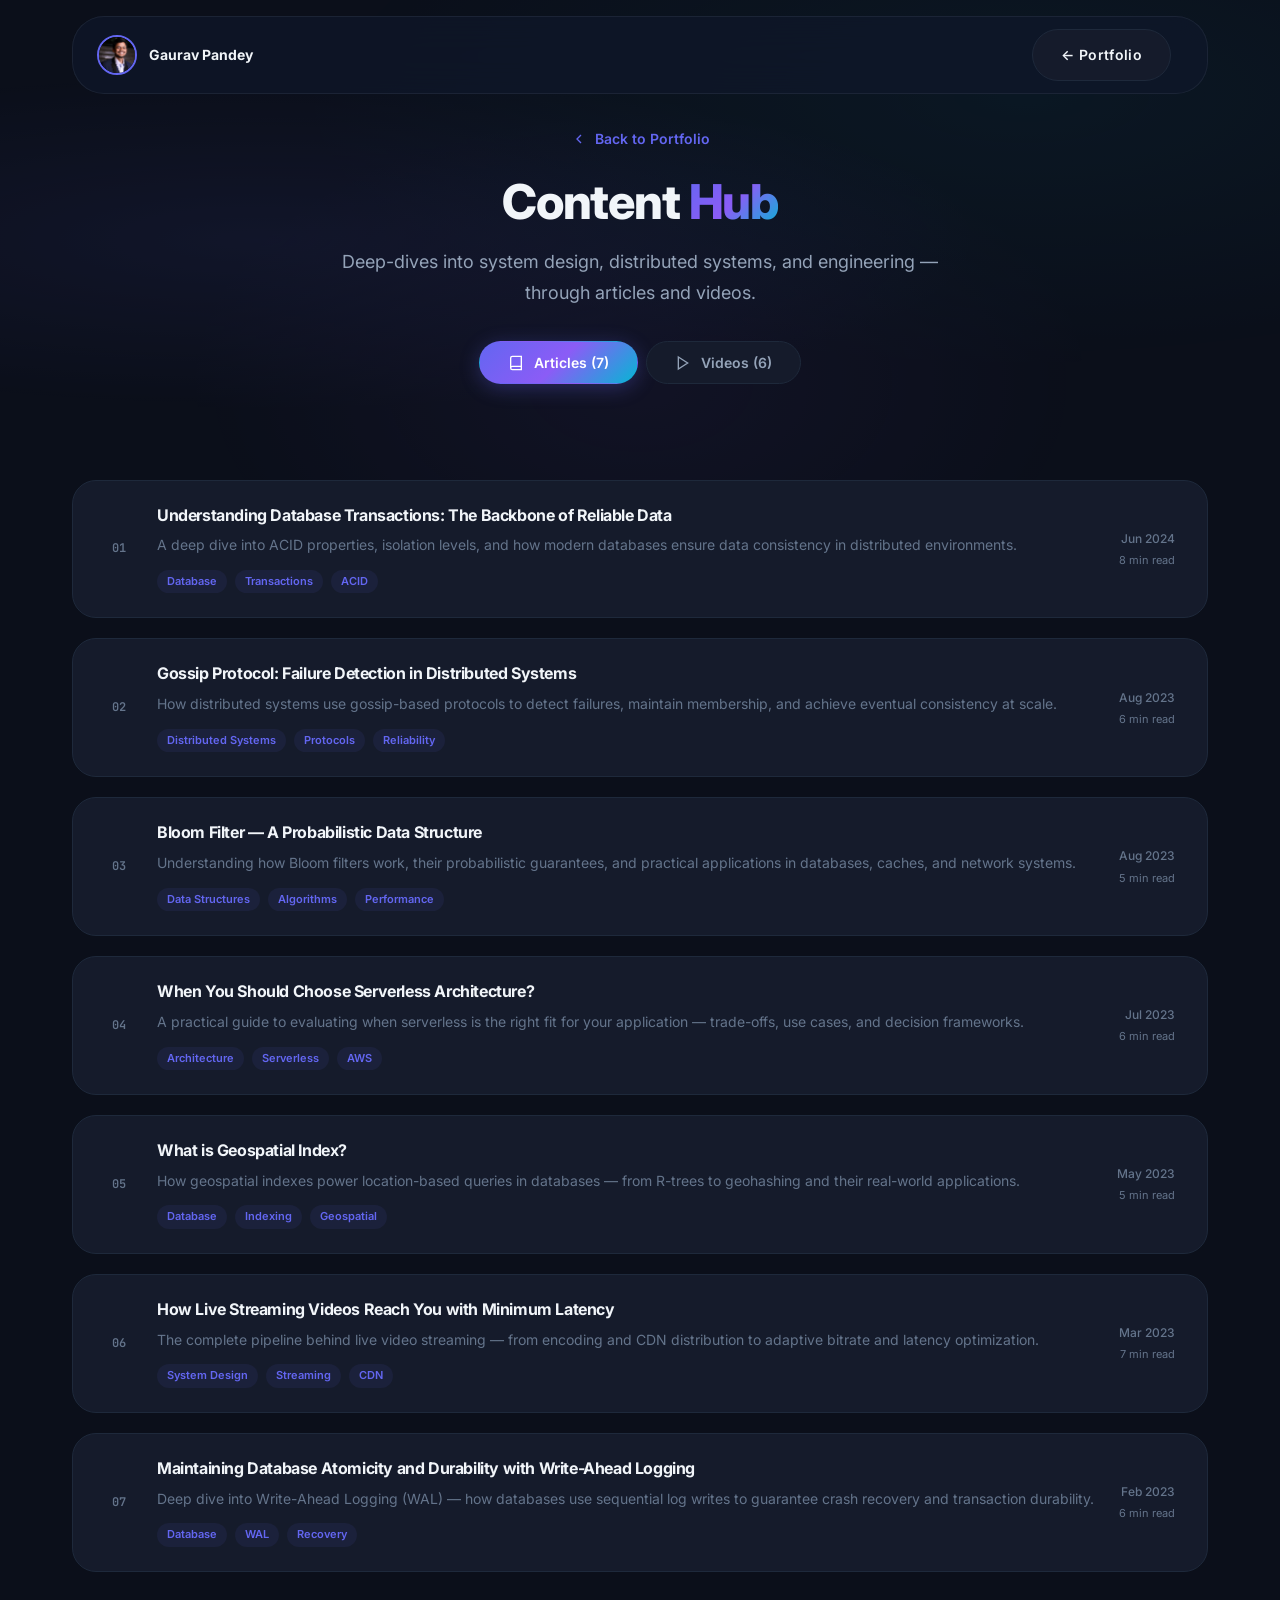
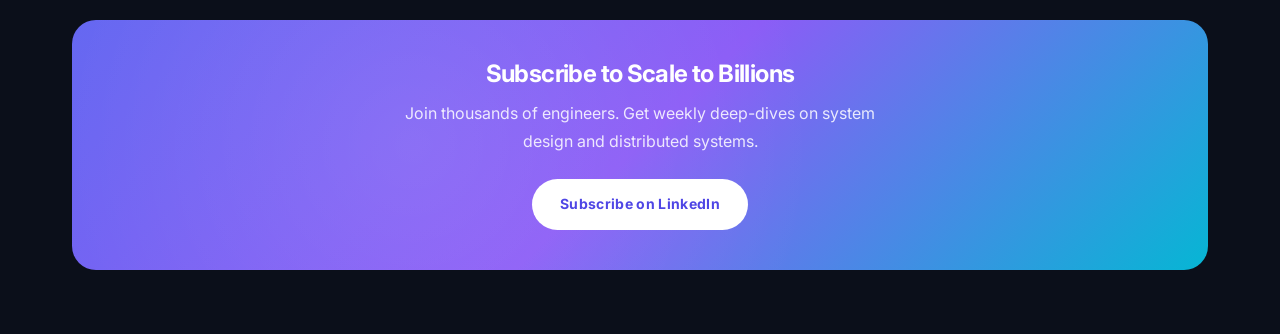
==== content.html @ 115bdc88 "v6.0: Modular portfolio redesign — JSON-driven, dark/light theme, content hub - Rebuilt monolithic i" ====
<!DOCTYPE html>
<html lang="en" data-theme="dark">
<head>
    <meta charset="UTF-8">
    <meta name="viewport" content="width=device-width, initial-scale=1.0">
    <title>Content Hub — Gaurav Pandey | Articles & Videos</title>
    <meta name="description" content="Technical articles and videos on system design, distributed systems, and engineering by Gaurav Pandey.">
    <link rel="preconnect" href="https://fonts.googleapis.com">
    <link rel="preconnect" href="https://fonts.gstatic.com" crossorigin>
    <link href="https://fonts.googleapis.com/css2?family=Inter:wght@300;400;500;600;700;800;900&family=JetBrains+Mono:wght@400;500;600&display=swap" rel="stylesheet">
    <link rel="stylesheet" href="css/variables.css">
    <link rel="stylesheet" href="css/base.css">
    <link rel="stylesheet" href="css/components.css">
    <link rel="stylesheet" href="css/animations.css">
    <link rel="stylesheet" href="css/responsive.css">
    <style>
        /* ── Content Page Specific ── */
        .content-hero {
            padding: calc(var(--navbar-height) + var(--space-12)) var(--space-8) var(--space-12);
            text-align: center;
            position: relative;
            overflow: hidden;
        }
        .content-hero::before {
            content: '';
            position: absolute;
            inset: 0;
            background: var(--gradient-mesh);
            opacity: 0.5;
            pointer-events: none;
        }
        .content-hero * { position: relative; z-index: 1; }
        .content-hero h1 {
            font-size: clamp(var(--text-3xl), 5vw, var(--text-5xl));
            font-weight: 800;
            margin-bottom: var(--space-4);
        }
        .content-hero p {
            font-size: var(--text-lg);
            color: var(--text-secondary);
            max-width: 600px;
            margin: 0 auto var(--space-8);
        }
        .back-link {
            display: inline-flex;
            align-items: center;
            gap: var(--space-2);
            color: var(--brand-primary);
            font-weight: 600;
            font-size: var(--text-sm);
            margin-bottom: var(--space-6);
            transition: all var(--duration-normal) var(--ease-out);
        }
        .back-link:hover { gap: var(--space-3); }
        .back-link svg { width: 16px; height: 16px; }

        /* Tab Navigation */
        .tab-nav {
            display: flex;
            justify-content: center;
            gap: var(--space-2);
            margin-bottom: var(--space-12);
        }
        .tab-btn {
            padding: 12px 28px;
            border-radius: var(--radius-full);
            font-size: var(--text-sm);
            font-weight: 600;
            color: var(--text-secondary);
            background: var(--surface);
            border: 1px solid var(--border-primary);
            cursor: pointer;
            transition: all var(--duration-normal) var(--ease-spring);
        }
        .tab-btn:hover { border-color: var(--brand-primary); color: var(--brand-primary); }
        .tab-btn.active {
            background: var(--gradient-brand);
            color: white;
            border-color: transparent;
            box-shadow: var(--shadow-brand);
        }
        .tab-panel { display: none; }
        .tab-panel.active { display: block; }

        /* Content Container */
        .content-container {
            max-width: var(--max-width);
            margin: 0 auto;
            padding: 0 var(--space-8) var(--space-16);
        }

        /* ── Article Cards ── */
        .article-list { display: grid; gap: var(--space-5); }
        .article-row {
            display: grid;
            grid-template-columns: auto 1fr auto;
            gap: var(--space-6);
            align-items: center;
            padding: var(--space-6) var(--space-8);
            background: var(--surface);
            border: 1px solid var(--border-primary);
            border-radius: var(--radius-xl);
            text-decoration: none;
            color: inherit;
            transition: all var(--duration-normal) var(--ease-out);
        }
        .article-row:hover {
            border-color: rgba(99, 102, 241, 0.3);
            box-shadow: var(--shadow-lg);
            transform: translateX(4px);
        }
        .article-number {
            font-family: var(--font-mono);
            font-size: var(--text-xs);
            color: var(--text-tertiary);
            font-weight: 600;
            width: 28px;
            text-align: center;
        }
        .article-body h3 {
            font-size: var(--text-base);
            font-weight: 700;
            margin-bottom: var(--space-2);
            line-height: 1.3;
        }
        .article-body p {
            font-size: var(--text-sm);
            color: var(--text-tertiary);
            margin-bottom: var(--space-3);
            display: -webkit-box;
            -webkit-line-clamp: 2;
            -webkit-box-orient: vertical;
            overflow: hidden;
        }
        .article-body .article-tags {
            display: flex;
            flex-wrap: wrap;
            gap: var(--space-2);
        }
        .article-body .article-tag {
            font-size: 11px;
            font-weight: 600;
            color: var(--brand-primary);
            background: rgba(99, 102, 241, 0.08);
            padding: 3px 10px;
            border-radius: var(--radius-full);
        }
        .article-meta-right {
            text-align: right;
            white-space: nowrap;
        }
        .article-date {
            font-size: var(--text-xs);
            color: var(--text-tertiary);
            font-weight: 500;
        }
        .article-read {
            font-size: 11px;
            color: var(--text-tertiary);
            margin-top: 4px;
        }
        .article-row .arrow-icon {
            color: var(--text-tertiary);
            transition: all var(--duration-normal) var(--ease-out);
        }
        .article-row:hover .arrow-icon { color: var(--brand-primary); transform: translateX(4px); }

        /* ── Video Grid ── */
        .video-grid {
            display: grid;
            grid-template-columns: repeat(auto-fill, minmax(340px, 1fr));
            gap: var(--space-6);
        }
        .video-card {
            background: var(--surface);
            border: 1px solid var(--border-primary);
            border-radius: var(--radius-xl);
            overflow: hidden;
            transition: all var(--duration-normal) var(--ease-out);
            text-decoration: none;
            color: inherit;
        }
        .video-card:hover {
            border-color: rgba(99, 102, 241, 0.3);
            box-shadow: var(--shadow-xl);
            transform: translateY(-6px);
        }
        .video-thumb {
            position: relative;
            width: 100%;
            aspect-ratio: 16 / 9;
            background: var(--bg-tertiary);
            overflow: hidden;
        }
        .video-thumb img {
            width: 100%;
            height: 100%;
            object-fit: cover;
            transition: transform var(--duration-slow) var(--ease-out);
        }
        .video-card:hover .video-thumb img { transform: scale(1.05); }
        .video-play-btn {
            position: absolute;
            inset: 0;
            display: flex;
            align-items: center;
            justify-content: center;
            background: rgba(0,0,0,0.3);
            opacity: 0;
            transition: opacity var(--duration-normal) var(--ease-out);
        }
        .video-card:hover .video-play-btn { opacity: 1; }
        .play-circle {
            width: 60px;
            height: 60px;
            border-radius: var(--radius-full);
            background: rgba(255,255,255,0.95);
            display: flex;
            align-items: center;
            justify-content: center;
            box-shadow: var(--shadow-lg);
        }
        .play-circle svg { width: 24px; height: 24px; color: #e11d48; margin-left: 3px; }
        .video-info { padding: var(--space-5) var(--space-6); }
        .video-info h3 {
            font-size: var(--text-base);
            font-weight: 700;
            margin-bottom: var(--space-3);
            line-height: 1.3;
        }
        .video-meta {
            display: flex;
            align-items: center;
            gap: var(--space-3);
            font-size: var(--text-xs);
            color: var(--text-tertiary);
        }
        .video-meta .dot {
            width: 3px;
            height: 3px;
            border-radius: 50%;
            background: var(--text-tertiary);
        }
        .video-tags {
            display: flex;
            flex-wrap: wrap;
            gap: var(--space-2);
            margin-top: var(--space-3);
        }
        .video-tag {
            font-size: 11px;
            font-weight: 600;
            color: #e11d48;
            background: rgba(225, 29, 72, 0.08);
            padding: 3px 10px;
            border-radius: var(--radius-full);
        }

        /* CTA Banner */
        .subscribe-banner {
            background: var(--gradient-brand);
            border-radius: var(--radius-xl);
            padding: var(--space-10) var(--space-8);
            text-align: center;
            margin-top: var(--space-12);
            position: relative;
            overflow: hidden;
        }
        .subscribe-banner::before {
            content: '';
            position: absolute;
            inset: 0;
            background: radial-gradient(circle at 30% 50%, rgba(255,255,255,0.1) 0%, transparent 50%);
        }
        .subscribe-banner * { position: relative; z-index: 1; }
        .subscribe-banner h3 { font-size: var(--text-2xl); color: white; margin-bottom: var(--space-3); }
        .subscribe-banner p { color: rgba(255,255,255,0.85); margin-bottom: var(--space-6); max-width: 500px; margin-left: auto; margin-right: auto; }
        .subscribe-actions { display: flex; gap: var(--space-4); justify-content: center; flex-wrap: wrap; }
        .subscribe-actions .btn { background: white; color: var(--brand-primary-dark); font-weight: 700; }
        .subscribe-actions .btn:hover { transform: translateY(-2px); box-shadow: 0 8px 25px rgba(0,0,0,0.2); }
        .subscribe-actions .btn-yt { background: #e11d48; color: white; }
        .subscribe-actions .btn-yt:hover { background: #be123c; }

        /* Nav bar for this page */
        .content-nav {
            position: fixed;
            top: 0;
            left: 0;
            right: 0;
            z-index: 1000;
            padding: var(--space-4) 0;
        }
        .content-nav .navbar-inner {
            max-width: var(--max-width);
            margin: 0 auto;
            padding: 0 var(--space-8);
        }
        .content-nav .navbar-glass {
            background: var(--glass-bg);
            backdrop-filter: var(--glass-blur);
            -webkit-backdrop-filter: var(--glass-blur);
            border: 1px solid var(--glass-border);
            border-radius: var(--radius-2xl);
            padding: var(--space-3) var(--space-6);
            display: flex;
            align-items: center;
            justify-content: space-between;
        }
        .content-nav .navbar-brand {
            display: flex;
            align-items: center;
            gap: var(--space-3);
            text-decoration: none;
            color: var(--text-primary);
        }
        .content-nav .brand-avatar {
            width: 40px;
            height: 40px;
            border-radius: var(--radius-full);
            overflow: hidden;
            border: 2px solid var(--brand-primary);
        }
        .content-nav .brand-avatar img { width: 100%; height: 100%; object-fit: cover; }
        .content-nav .brand-name { font-size: var(--text-sm); font-weight: 700; }
        .content-nav .nav-actions { display: flex; align-items: center; gap: var(--space-3); }

        /* Responsive */
        @media (max-width: 768px) {
            .article-row { grid-template-columns: 1fr; gap: var(--space-3); padding: var(--space-5); }
            .article-number { display: none; }
            .article-meta-right { text-align: left; }
            .video-grid { grid-template-columns: 1fr; }
            .tab-nav { flex-wrap: wrap; }
        }
    </style>
</head>
<body>
    <!-- Nav -->
    <nav class="content-nav">
        <div class="navbar-inner">
            <div class="navbar-glass">
                <a href="index.html" class="navbar-brand">
                    <div class="brand-avatar"><img src="assets/images/profile_pic.jpeg" alt="Gaurav Pandey"></div>
                    <span class="brand-name">Gaurav Pandey</span>
                </a>
                <div class="nav-actions">
                    <a href="index.html" class="btn btn-ghost btn-sm">← Portfolio</a>
                    <button class="theme-toggle" aria-label="Toggle dark mode"><div class="theme-ball"></div></button>
                </div>
            </div>
        </div>
    </nav>

    <!-- Hero -->
    <header class="content-hero">
        <a href="index.html" class="back-link">
            <svg viewBox="0 0 24 24" fill="none" stroke="currentColor" stroke-width="2"><path d="m15 18-6-6 6-6"/></svg>
            Back to Portfolio
        </a>
        <h1 class="hero-entrance hero-entrance-delay-1">Content <span class="text-gradient">Hub</span></h1>
        <p class="hero-entrance hero-entrance-delay-2">Deep-dives into system design, distributed systems, and engineering — through articles and videos.</p>
        <div class="tab-nav hero-entrance hero-entrance-delay-3">
            <button class="tab-btn active" data-tab="articles">
                <svg style="width:16px;height:16px;vertical-align:-3px;margin-right:6px" viewBox="0 0 24 24" fill="none" stroke="currentColor" stroke-width="2"><path d="M4 19.5v-15A2.5 2.5 0 0 1 6.5 2H20v20H6.5a2.5 2.5 0 0 1 0-5H20"/></svg>
                Articles (7)
            </button>
            <button class="tab-btn" data-tab="videos">
                <svg style="width:16px;height:16px;vertical-align:-3px;margin-right:6px" viewBox="0 0 24 24" fill="none" stroke="currentColor" stroke-width="2"><polygon points="5 3 19 12 5 21 5 3"/></svg>
                Videos (6)
            </button>
        </div>
    </header>

    <!-- Content -->
    <main class="content-container">

        <!-- Articles Tab -->
        <div class="tab-panel active" id="tab-articles">
            <div class="article-list" id="articleList"><!-- JS renders --></div>
            <div class="subscribe-banner reveal" id="nlBanner">
                <h3>Subscribe to Scale to Billions</h3>
                <p>Join thousands of engineers. Get weekly deep-dives on system design and distributed systems.</p>
                <div class="subscribe-actions">
                    <a href="https://www.linkedin.com/newsletters/scaletobillions-7048724214635266048/" target="_blank" class="btn">Subscribe on LinkedIn</a>
                </div>
            </div>
        </div>

        <!-- Videos Tab -->
        <div class="tab-panel" id="tab-videos">
            <div class="video-grid" id="videoGrid"><!-- JS renders --></div>
            <div class="subscribe-banner reveal" style="margin-top:var(--space-12)">
                <h3>Watch on YouTube</h3>
                <p>Visual deep-dives on database internals, ACID properties, and system design concepts.</p>
                <div class="subscribe-actions">
                    <a href="https://www.youtube.com/@scaletobillions" target="_blank" class="btn btn-yt">Subscribe on YouTube</a>
                </div>
            </div>
        </div>
    </main>

    <!-- Scripts -->
    <script src="js/theme.js"></script>
    <script>
        ThemeManager.init();

        // Tab switching
        document.querySelectorAll('.tab-btn').forEach(btn => {
            btn.addEventListener('click', () => {
                document.querySelectorAll('.tab-btn').forEach(b => b.classList.remove('active'));
                document.querySelectorAll('.tab-panel').forEach(p => p.classList.remove('active'));
                btn.classList.add('active');
                document.getElementById('tab-' + btn.dataset.tab).classList.add('active');
            });
        });

        // Load and render data
        fetch('data/articles.json')
            .then(r => r.json())
            .then(data => {
                // Render articles
                const listEl = document.getElementById('articleList');
                if (listEl && data.articles) {
                    listEl.innerHTML = data.articles.map((a, i) => `
                        <a href="${a.url}" target="_blank" rel="noopener" class="article-row reveal stagger-${Math.min(i+1, 8)}">
                            <div class="article-number">${String(i+1).padStart(2, '0')}</div>
                            <div class="article-body">
                                <h3>${a.title}</h3>
                                <p>${a.description}</p>
                                <div class="article-tags">
                                    ${a.tags.map(t => `<span class="article-tag">${t}</span>`).join('')}
                                </div>
                            </div>
                            <div class="article-meta-right">
                                <div class="article-date">${a.date}</div>
                                <div class="article-read">${a.readTime} read</div>
                            </div>
                        </a>
                    `).join('');
                }

                // Render videos
                const gridEl = document.getElementById('videoGrid');
                if (gridEl && data.videos) {
                    gridEl.innerHTML = data.videos.map((v, i) => `
                        <a href="${v.url}" target="_blank" rel="noopener" class="video-card reveal stagger-${Math.min(i+1, 8)}">
                            <div class="video-thumb">
                                <img src="https://img.youtube.com/vi/${v.videoId}/maxresdefault.jpg"
                                     onerror="this.src='https://img.youtube.com/vi/${v.videoId}/hqdefault.jpg'"
                                     alt="${v.title}" loading="lazy">
                                <div class="video-play-btn">
                                    <div class="play-circle">
                                        <svg viewBox="0 0 24 24" fill="currentColor"><polygon points="5 3 19 12 5 21 5 3"/></svg>
                                    </div>
                                </div>
                            </div>
                            <div class="video-info">
                                <h3>${v.title}</h3>
                                <div class="video-meta">
                                    <span>${v.views} views</span>
                                    <span class="dot"></span>
                                    <span>${v.date}</span>
                                </div>
                                <div class="video-tags">
                                    ${v.tags.map(t => `<span class="video-tag">${t}</span>`).join('')}
                                </div>
                            </div>
                        </a>
                    `).join('');
                }

                // Init scroll reveals
                const obs = new IntersectionObserver((entries) => {
                    entries.forEach(e => { if (e.isIntersecting) e.target.classList.add('visible'); });
                }, { threshold: 0.1, rootMargin: '0px 0px -40px 0px' });
                document.querySelectorAll('.reveal').forEach(el => obs.observe(el));
            });
    </script>
</body>
</html>
---- css/variables.css ----
/* ============================================
   Design Tokens & CSS Custom Properties
   Portfolio v6.0 — Staff Engineer Level
   ============================================ */

:root {
    /* ── Brand Colors ── */
    --brand-primary: #6366f1;
    --brand-primary-light: #818cf8;
    --brand-primary-dark: #4f46e5;
    --brand-accent: #06b6d4;
    --brand-accent-light: #22d3ee;

    /* ── Semantic Colors ── */
    --color-success: #10b981;
    --color-warning: #f59e0b;
    --color-error: #ef4444;
    --color-info: #3b82f6;

    /* ── Gradients ── */
    --gradient-brand: linear-gradient(135deg, #6366f1 0%, #8b5cf6 50%, #06b6d4 100%);
    --gradient-brand-subtle: linear-gradient(135deg, rgba(99,102,241,0.1) 0%, rgba(6,182,212,0.1) 100%);
    --gradient-hero: linear-gradient(160deg, #0f172a 0%, #1e1b4b 40%, #0f172a 100%);
    --gradient-card: linear-gradient(145deg, rgba(255,255,255,0.05) 0%, rgba(255,255,255,0.02) 100%);
    --gradient-mesh: radial-gradient(ellipse at 20% 50%, rgba(99,102,241,0.15) 0%, transparent 50%),
                     radial-gradient(ellipse at 80% 20%, rgba(6,182,212,0.1) 0%, transparent 50%),
                     radial-gradient(ellipse at 50% 80%, rgba(139,92,246,0.1) 0%, transparent 50%);

    /* ── Light Theme (default) ── */
    --bg-primary: #f0f2f8;
    --bg-secondary: #e8ecf4;
    --bg-tertiary: #dde3ef;
    --bg-elevated: #ffffff;
    --text-primary: #0f172a;
    --text-secondary: #3d4f6f;
    --text-tertiary: #6b7fa3;
    --text-inverse: #f8fafc;
    --border-primary: rgba(99, 102, 241, 0.12);
    --border-secondary: rgba(99, 102, 241, 0.06);
    --surface: rgba(255, 255, 255, 0.75);
    --surface-hover: rgba(255, 255, 255, 0.9);
    --surface-active: rgba(240, 242, 248, 0.95);

    /* ── Glass ── */
    --glass-bg: rgba(255, 255, 255, 0.65);
    --glass-border: rgba(99, 102, 241, 0.1);
    --glass-blur: blur(20px);

    /* ── Shadows ── */
    --shadow-xs: 0 1px 3px rgba(99, 102, 241, 0.05);
    --shadow-sm: 0 2px 8px rgba(99, 102, 241, 0.06), 0 1px 3px rgba(0, 0, 0, 0.04);
    --shadow-md: 0 4px 16px rgba(99, 102, 241, 0.08), 0 2px 6px rgba(0, 0, 0, 0.04);
    --shadow-lg: 0 8px 30px rgba(99, 102, 241, 0.1), 0 4px 12px rgba(0, 0, 0, 0.04);
    --shadow-xl: 0 16px 40px rgba(99, 102, 241, 0.12), 0 8px 20px rgba(0, 0, 0, 0.04);
    --shadow-2xl: 0 25px 60px rgba(99, 102, 241, 0.15), 0 10px 25px rgba(0, 0, 0, 0.06);
    --shadow-brand: 0 4px 20px rgba(99, 102, 241, 0.3);
    --shadow-brand-lg: 0 10px 40px rgba(99, 102, 241, 0.35);

    /* ── Typography ── */
    --font-sans: 'Inter', -apple-system, BlinkMacSystemFont, 'Segoe UI', sans-serif;
    --font-mono: 'JetBrains Mono', 'Fira Code', 'Cascadia Code', monospace;

    --text-xs: 0.75rem;
    --text-sm: 0.875rem;
    --text-base: 1rem;
    --text-lg: 1.125rem;
    --text-xl: 1.25rem;
    --text-2xl: 1.5rem;
    --text-3xl: 1.875rem;
    --text-4xl: 2.25rem;
    --text-5xl: 3rem;
    --text-6xl: 3.75rem;

    --leading-tight: 1.15;
    --leading-normal: 1.6;
    --leading-relaxed: 1.75;

    --tracking-tight: -0.025em;
    --tracking-normal: 0;
    --tracking-wide: 0.025em;

    /* ── Spacing ── */
    --space-1: 0.25rem;
    --space-2: 0.5rem;
    --space-3: 0.75rem;
    --space-4: 1rem;
    --space-5: 1.25rem;
    --space-6: 1.5rem;
    --space-8: 2rem;
    --space-10: 2.5rem;
    --space-12: 3rem;
    --space-16: 4rem;
    --space-20: 5rem;
    --space-24: 6rem;

    /* ── Border Radius ── */
    --radius-sm: 6px;
    --radius-md: 10px;
    --radius-lg: 16px;
    --radius-xl: 24px;
    --radius-2xl: 32px;
    --radius-full: 9999px;

    /* ── Transitions ── */
    --ease-out: cubic-bezier(0.33, 1, 0.68, 1);
    --ease-in-out: cubic-bezier(0.65, 0, 0.35, 1);
    --ease-spring: cubic-bezier(0.175, 0.885, 0.32, 1.275);
    --duration-fast: 150ms;
    --duration-normal: 250ms;
    --duration-slow: 400ms;

    /* ── Layout ── */
    --max-width: 1200px;
    --navbar-height: 80px;
    --section-padding: 6rem 2rem;
}

/* ── Dark Theme ── */
[data-theme="dark"] {
    --bg-primary: #0b0f1a;
    --bg-secondary: #111827;
    --bg-tertiary: #1e293b;
    --bg-elevated: #1a1f2e;
    --text-primary: #f1f5f9;
    --text-secondary: #94a3b8;
    --text-tertiary: #64748b;
    --text-inverse: #0f172a;
    --border-primary: #1e293b;
    --border-secondary: #334155;
    --surface: #151b2b;
    --surface-hover: #1e2640;
    --surface-active: #252d42;

    --glass-bg: rgba(15, 23, 42, 0.75);
    --glass-border: rgba(148, 163, 184, 0.1);

    --shadow-xs: 0 1px 2px rgba(0, 0, 0, 0.2);
    --shadow-sm: 0 1px 3px rgba(0, 0, 0, 0.3), 0 1px 2px rgba(0, 0, 0, 0.2);
    --shadow-md: 0 4px 6px -1px rgba(0, 0, 0, 0.3), 0 2px 4px -2px rgba(0, 0, 0, 0.2);
    --shadow-lg: 0 10px 15px -3px rgba(0, 0, 0, 0.3), 0 4px 6px -4px rgba(0, 0, 0, 0.2);
    --shadow-xl: 0 20px 25px -5px rgba(0, 0, 0, 0.3), 0 8px 10px -6px rgba(0, 0, 0, 0.2);
    --shadow-2xl: 0 25px 50px -12px rgba(0, 0, 0, 0.5);

    --gradient-card: linear-gradient(145deg, rgba(255,255,255,0.04) 0%, rgba(255,255,255,0.01) 100%);
}
---- css/base.css ----
/* ============================================
   Base Styles — Reset, Typography, Globals
   ============================================ */

/* ── Reset ── */
*, *::before, *::after {
    margin: 0;
    padding: 0;
    box-sizing: border-box;
}

html {
    scroll-behavior: smooth;
    font-size: 16px;
    -webkit-text-size-adjust: 100%;
    text-size-adjust: 100%;
}

body {
    font-family: var(--font-sans);
    background: var(--bg-primary);
    color: var(--text-primary);
    line-height: var(--leading-normal);
    overflow-x: hidden;
    transition: background-color var(--duration-slow) var(--ease-out),
                color var(--duration-slow) var(--ease-out);
    -webkit-font-smoothing: antialiased;
    -moz-osx-font-smoothing: grayscale;
}

/* ── Selection ── */
::selection {
    background: rgba(99, 102, 241, 0.2);
    color: var(--text-primary);
}

/* ── Scrollbar (Webkit) ── */
::-webkit-scrollbar {
    width: 8px;
}

::-webkit-scrollbar-track {
    background: var(--bg-secondary);
}

::-webkit-scrollbar-thumb {
    background: var(--border-primary);
    border-radius: var(--radius-full);
}

::-webkit-scrollbar-thumb:hover {
    background: var(--text-tertiary);
}

/* ── Typography ── */
h1, h2, h3, h4, h5, h6 {
    font-weight: 700;
    line-height: var(--leading-tight);
    letter-spacing: var(--tracking-tight);
    color: var(--text-primary);
}

h1 { font-size: var(--text-5xl); }
h2 { font-size: var(--text-4xl); }
h3 { font-size: var(--text-2xl); }
h4 { font-size: var(--text-xl); }
h5 { font-size: var(--text-lg); }
h6 { font-size: var(--text-base); }

p {
    color: var(--text-secondary);
    line-height: var(--leading-relaxed);
}

a {
    color: inherit;
    text-decoration: none;
    transition: color var(--duration-fast) var(--ease-out);
}

ul, ol {
    list-style: none;
}

img {
    max-width: 100%;
    height: auto;
    display: block;
}

button {
    font-family: inherit;
    cursor: pointer;
    border: none;
    background: none;
    color: inherit;
}

/* ── Utility ── */
.container {
    max-width: var(--max-width);
    margin: 0 auto;
    padding: 0 var(--space-8);
}

.sr-only {
    position: absolute;
    width: 1px;
    height: 1px;
    padding: 0;
    margin: -1px;
    overflow: hidden;
    clip: rect(0, 0, 0, 0);
    white-space: nowrap;
    border-width: 0;
}

.text-gradient {
    background: var(--gradient-brand);
    -webkit-background-clip: text;
    -webkit-text-fill-color: transparent;
    background-clip: text;
}

.font-mono {
    font-family: var(--font-mono);
}

/* ── Focus Styles (Accessibility) ── */
:focus-visible {
    outline: 2px solid var(--brand-primary);
    outline-offset: 2px;
    border-radius: var(--radius-sm);
}

/* ── Reduced Motion ── */
@media (prefers-reduced-motion: reduce) {
    *, *::before, *::after {
        animation-duration: 0.01ms !important;
        animation-iteration-count: 1 !important;
        transition-duration: 0.01ms !important;
        scroll-behavior: auto !important;
    }
}
---- css/components.css ----
/* ============================================
   Reusable Components
   ============================================ */

/* ── Buttons ── */
.btn {
    display: inline-flex;
    align-items: center;
    gap: var(--space-2);
    padding: 14px 28px;
    border-radius: var(--radius-full);
    font-weight: 600;
    font-size: var(--text-sm);
    letter-spacing: var(--tracking-wide);
    border: none;
    cursor: pointer;
    transition: all var(--duration-normal) var(--ease-spring);
    position: relative;
    overflow: hidden;
    text-decoration: none;
}

.btn::after {
    content: '';
    position: absolute;
    top: 0;
    left: -100%;
    width: 100%;
    height: 100%;
    background: linear-gradient(90deg, transparent, rgba(255,255,255,0.15), transparent);
    transition: left 0.5s var(--ease-out);
}

.btn:hover::after {
    left: 100%;
}

.btn-primary {
    background: var(--gradient-brand);
    color: white;
    box-shadow: var(--shadow-brand);
}

.btn-primary:hover {
    transform: translateY(-2px);
    box-shadow: var(--shadow-brand-lg);
}

.btn-secondary {
    background: transparent;
    color: var(--brand-primary);
    border: 1.5px solid var(--brand-primary);
}

.btn-secondary:hover {
    background: var(--brand-primary);
    color: white;
    transform: translateY(-2px);
    box-shadow: var(--shadow-brand);
}

.btn-ghost {
    background: var(--surface);
    color: var(--text-primary);
    border: 1px solid var(--border-primary);
}

.btn-ghost:hover {
    background: var(--surface-hover);
    border-color: var(--brand-primary);
    transform: translateY(-2px);
}

/* ── Cards ── */
.card {
    background: var(--surface);
    border: 1px solid var(--border-primary);
    border-radius: var(--radius-xl);
    padding: var(--space-8);
    transition: all var(--duration-normal) var(--ease-out);
    position: relative;
    overflow: hidden;
}

.card::before {
    content: '';
    position: absolute;
    top: 0;
    left: 0;
    right: 0;
    height: 2px;
    background: var(--gradient-brand);
    transform: scaleX(0);
    transform-origin: left;
    transition: transform var(--duration-slow) var(--ease-out);
}

.card:hover {
    border-color: rgba(99, 102, 241, 0.2);
    box-shadow: var(--shadow-lg);
    transform: translateY(-4px);
}

.card:hover::before {
    transform: scaleX(1);
}

/* ── Badges ── */
.badge {
    display: inline-flex;
    align-items: center;
    gap: var(--space-2);
    padding: 6px 14px;
    border-radius: var(--radius-full);
    font-size: var(--text-xs);
    font-weight: 600;
    letter-spacing: var(--tracking-wide);
    text-transform: uppercase;
}

.badge-brand {
    background: rgba(99, 102, 241, 0.1);
    color: var(--brand-primary);
    border: 1px solid rgba(99, 102, 241, 0.2);
}

.badge-outline {
    background: transparent;
    color: var(--text-secondary);
    border: 1px solid var(--border-primary);
}

.badge-solid {
    background: var(--gradient-brand);
    color: white;
    border: none;
}

/* ── Section Headers ── */
.section-header {
    text-align: center;
    margin-bottom: var(--space-16);
}

.section-label {
    display: inline-flex;
    align-items: center;
    gap: var(--space-2);
    padding: 8px 20px;
    background: rgba(99, 102, 241, 0.08);
    color: var(--brand-primary);
    border-radius: var(--radius-full);
    font-size: var(--text-xs);
    font-weight: 600;
    letter-spacing: var(--tracking-wide);
    text-transform: uppercase;
    margin-bottom: var(--space-6);
    border: 1px solid rgba(99, 102, 241, 0.15);
}

.section-title {
    font-size: clamp(var(--text-3xl), 5vw, var(--text-5xl));
    font-weight: 800;
    margin-bottom: var(--space-6);
    color: var(--text-primary);
}

.section-description {
    font-size: var(--text-lg);
    color: var(--text-secondary);
    max-width: 640px;
    margin: 0 auto;
    line-height: var(--leading-relaxed);
}

/* ── Skill Tags ── */
.skill-tag {
    display: inline-flex;
    align-items: center;
    gap: var(--space-1);
    padding: 8px 16px;
    background: var(--surface);
    color: var(--text-primary);
    border: 1px solid var(--border-primary);
    border-radius: var(--radius-full);
    font-size: var(--text-sm);
    font-weight: 500;
    transition: all var(--duration-normal) var(--ease-spring);
    cursor: default;
}

.skill-tag:hover {
    background: rgba(99, 102, 241, 0.1);
    border-color: var(--brand-primary);
    color: var(--brand-primary);
    transform: translateY(-2px);
}

/* ── Social Icons ── */
.social-icon {
    width: 44px;
    height: 44px;
    display: inline-flex;
    align-items: center;
    justify-content: center;
    border-radius: var(--radius-md);
    background: var(--surface);
    border: 1px solid var(--border-primary);
    color: var(--text-secondary);
    transition: all var(--duration-normal) var(--ease-spring);
}

.social-icon:hover {
    background: var(--brand-primary);
    border-color: var(--brand-primary);
    color: white;
    transform: translateY(-3px);
    box-shadow: var(--shadow-brand);
}

.social-icon svg {
    width: 20px;
    height: 20px;
}

/* ── Company Logo ── */
.company-logo {
    width: 52px;
    height: 52px;
    border-radius: var(--radius-lg);
    display: flex;
    align-items: center;
    justify-content: center;
    color: white;
    font-weight: 800;
    font-size: var(--text-lg);
    flex-shrink: 0;
    transition: transform var(--duration-normal) var(--ease-spring);
}

.company-logo:hover {
    transform: scale(1.08);
}

.company-logo.walmart { background: linear-gradient(135deg, #0071dc, #004c91); }
.company-logo.commerceiq { background: linear-gradient(135deg, #6366f1, #8b5cf6); }
.company-logo.paypal { background: linear-gradient(135deg, #003087, #009cde); }
.company-logo.capillary { background: linear-gradient(135deg, #e74c3c, #c0392b); }
.company-logo.globallogic { background: linear-gradient(135deg, #27ae60, #2ecc71); }
.company-logo.cdac { background: linear-gradient(135deg, #2c3e50, #34495e); }

/* ── Glass Panel ── */
.glass-panel {
    background: var(--glass-bg);
    backdrop-filter: var(--glass-blur);
    -webkit-backdrop-filter: var(--glass-blur);
    border: 1px solid var(--glass-border);
    border-radius: var(--radius-2xl);
}

/* ── Scroll Progress ── */
.scroll-progress {
    position: fixed;
    top: 0;
    left: 0;
    width: 100%;
    height: 3px;
    z-index: 1001;
    background: transparent;
}

.scroll-progress-bar {
    height: 100%;
    background: var(--gradient-brand);
    width: 0%;
    transition: width 80ms linear;
    border-radius: 0 2px 2px 0;
}

/* ── Loading Screen ── */
.loading-screen {
    position: fixed;
    inset: 0;
    background: var(--bg-primary);
    display: flex;
    align-items: center;
    justify-content: center;
    z-index: 9999;
    transition: opacity 0.6s var(--ease-out), visibility 0.6s var(--ease-out);
}

.loading-screen.hide {
    opacity: 0;
    visibility: hidden;
    pointer-events: none;
}

.loading-content {
    text-align: center;
}

.loading-spinner {
    width: 40px;
    height: 40px;
    border: 3px solid var(--border-primary);
    border-top-color: var(--brand-primary);
    border-radius: 50%;
    animation: spin 0.8s linear infinite;
    margin: 0 auto var(--space-6);
}

.loading-text {
    font-size: var(--text-sm);
    font-weight: 600;
    color: var(--text-secondary);
    letter-spacing: var(--tracking-wide);
    text-transform: uppercase;
}

/* ── Floating Action Button ── */
.fab {
    position: fixed;
    bottom: var(--space-8);
    right: var(--space-8);
    width: 48px;
    height: 48px;
    background: var(--gradient-brand);
    border-radius: var(--radius-full);
    display: flex;
    align-items: center;
    justify-content: center;
    color: white;
    text-decoration: none;
    box-shadow: var(--shadow-brand-lg);
    transition: all var(--duration-normal) var(--ease-spring);
    z-index: 100;
    opacity: 0;
    transform: translateY(20px) scale(0.8);
    pointer-events: none;
}

.fab.visible {
    opacity: 1;
    transform: translateY(0) scale(1);
    pointer-events: auto;
}

.fab:hover {
    transform: translateY(-4px) scale(1.1);
    box-shadow: var(--shadow-2xl);
}

.fab svg {
    width: 20px;
    height: 20px;
}

/* ── Tooltip ── */
[data-tooltip] {
    position: relative;
}

[data-tooltip]::after {
    content: attr(data-tooltip);
    position: absolute;
    bottom: calc(100% + 8px);
    left: 50%;
    transform: translateX(-50%) translateY(4px);
    padding: 6px 12px;
    background: var(--text-primary);
    color: var(--bg-primary);
    font-size: var(--text-xs);
    font-weight: 500;
    border-radius: var(--radius-sm);
    white-space: nowrap;
    opacity: 0;
    visibility: hidden;
    transition: all var(--duration-fast) var(--ease-out);
    pointer-events: none;
}

[data-tooltip]:hover::after {
    opacity: 1;
    visibility: visible;
    transform: translateX(-50%) translateY(0);
}
---- css/animations.css ----
/* ============================================
   Animations & Transitions
   ============================================ */

/* ── Keyframes ── */
@keyframes spin {
    to { transform: rotate(360deg); }
}

@keyframes fadeIn {
    from { opacity: 0; }
    to { opacity: 1; }
}

@keyframes fadeInUp {
    from {
        opacity: 0;
        transform: translateY(24px);
    }
    to {
        opacity: 1;
        transform: translateY(0);
    }
}

@keyframes fadeInLeft {
    from {
        opacity: 0;
        transform: translateX(-24px);
    }
    to {
        opacity: 1;
        transform: translateX(0);
    }
}

@keyframes fadeInRight {
    from {
        opacity: 0;
        transform: translateX(24px);
    }
    to {
        opacity: 1;
        transform: translateX(0);
    }
}

@keyframes scaleIn {
    from {
        opacity: 0;
        transform: scale(0.95);
    }
    to {
        opacity: 1;
        transform: scale(1);
    }
}

@keyframes slideDown {
    from {
        opacity: 0;
        transform: translateY(-12px);
    }
    to {
        opacity: 1;
        transform: translateY(0);
    }
}

@keyframes meshFloat {
    0%, 100% { transform: translate(0, 0); }
    33% { transform: translate(15px, -15px); }
    66% { transform: translate(-10px, 10px); }
}

@keyframes glowPulse {
    0%, 100% { opacity: 0.4; }
    50% { opacity: 0.7; }
}

/* ── Scroll Reveal Classes ── */
.reveal {
    opacity: 0;
    transform: translateY(24px);
    transition: opacity 0.6s var(--ease-out), transform 0.6s var(--ease-out);
}

.reveal.visible {
    opacity: 1;
    transform: translateY(0);
}

.reveal-left {
    opacity: 0;
    transform: translateX(-24px);
    transition: opacity 0.6s var(--ease-out), transform 0.6s var(--ease-out);
}

.reveal-left.visible {
    opacity: 1;
    transform: translateX(0);
}

.reveal-right {
    opacity: 0;
    transform: translateX(24px);
    transition: opacity 0.6s var(--ease-out), transform 0.6s var(--ease-out);
}

.reveal-right.visible {
    opacity: 1;
    transform: translateX(0);
}

.reveal-scale {
    opacity: 0;
    transform: scale(0.95);
    transition: opacity 0.6s var(--ease-out), transform 0.6s var(--ease-out);
}

.reveal-scale.visible {
    opacity: 1;
    transform: scale(1);
}

/* ── Stagger Delays ── */
.stagger-1 { transition-delay: 50ms; }
.stagger-2 { transition-delay: 100ms; }
.stagger-3 { transition-delay: 150ms; }
.stagger-4 { transition-delay: 200ms; }
.stagger-5 { transition-delay: 250ms; }
.stagger-6 { transition-delay: 300ms; }
.stagger-7 { transition-delay: 350ms; }
.stagger-8 { transition-delay: 400ms; }

/* ── Hero Entrance ── */
.hero-entrance {
    opacity: 0;
    animation: fadeInUp 0.8s var(--ease-out) forwards;
}

.hero-entrance-delay-1 { animation-delay: 0.1s; }
.hero-entrance-delay-2 { animation-delay: 0.2s; }
.hero-entrance-delay-3 { animation-delay: 0.35s; }
.hero-entrance-delay-4 { animation-delay: 0.5s; }
.hero-entrance-delay-5 { animation-delay: 0.65s; }
.hero-entrance-delay-6 { animation-delay: 0.8s; }

.hero-visual-entrance {
    opacity: 0;
    animation: fadeInRight 0.8s var(--ease-out) 0.3s forwards;
}

/* ── Glow Animation ── */
.glow-animate {
    animation: glowPulse 4s ease-in-out infinite;
}

/* ── Mesh Background ── */
.mesh-animate {
    animation: meshFloat 20s ease-in-out infinite;
}
---- css/responsive.css ----
/* ============================================
   Responsive Design — Mobile-First Breakpoints
   ============================================ */

/* ── Tablet (max 1024px) ── */
@media (max-width: 1024px) {
    :root {
        --section-padding: 5rem 1.5rem;
    }

    .navbar-nav {
        display: none;
    }

    .mobile-toggle {
        display: flex;
    }

    .hero-grid {
        grid-template-columns: 1fr;
        text-align: center;
        gap: var(--space-10);
    }

    .hero-content {
        max-width: 100%;
    }

    .hero-actions {
        justify-content: center;
    }

    .hero-badge {
        display: inline-flex;
        justify-content: center;
    }

    .contact-layout {
        grid-template-columns: 1fr;
        gap: var(--space-10);
    }

    .skills-grid {
        grid-template-columns: repeat(auto-fill, minmax(280px, 1fr));
    }

    .articles-grid {
        grid-template-columns: repeat(auto-fill, minmax(280px, 1fr));
    }

    .footer-inner {
        flex-direction: column;
        text-align: center;
    }
}

/* ── Mobile (max 768px) ── */
@media (max-width: 768px) {
    :root {
        --section-padding: 4rem 1rem;
        --navbar-height: 70px;
    }

    .hero {
        padding-top: calc(var(--navbar-height) + var(--space-10));
    }

    .hero-stats {
        grid-template-columns: repeat(3, 1fr);
        gap: var(--space-3);
    }

    .stat-item {
        padding: var(--space-3) var(--space-2);
    }

    .stat-value {
        font-size: var(--text-2xl);
    }

    .profile-frame {
        width: 240px;
        height: 240px;
    }

    .experience-card {
        padding: var(--space-6);
    }

    .experience-header {
        flex-direction: column;
        align-items: flex-start;
    }

    .timeline {
        padding-left: var(--space-8);
    }

    .timeline::before {
        left: 15px;
    }

    .timeline-dot {
        left: calc(-1 * var(--space-8) + 8px);
    }

    .education-grid {
        grid-template-columns: 1fr;
    }

    .skills-grid {
        grid-template-columns: 1fr;
    }

    .articles-grid {
        grid-template-columns: 1fr;
    }

    .certs-grid {
        grid-template-columns: 1fr;
    }

    .section-title {
        font-size: var(--text-3xl);
    }

    .hero-title {
        font-size: var(--text-4xl);
    }

    .navbar-inner {
        padding: 0 var(--space-4);
    }

    .navbar-glass {
        padding: var(--space-3) var(--space-4);
    }

    .fab {
        bottom: var(--space-4);
        right: var(--space-4);
        width: 42px;
        height: 42px;
    }

    .newsletter-banner {
        padding: var(--space-8) var(--space-6);
    }
}

/* ── Small Mobile (max 480px) ── */
@media (max-width: 480px) {
    .hero-stats {
        grid-template-columns: repeat(3, 1fr);
        gap: var(--space-2);
    }

    .stat-value {
        font-size: var(--text-xl);
    }

    .stat-label {
        font-size: 10px;
    }

    .profile-frame {
        width: 200px;
        height: 200px;
    }

    .profile-badges {
        gap: var(--space-2);
    }

    .hero-title {
        font-size: var(--text-3xl);
    }

    .hero-description {
        font-size: var(--text-base);
    }

    .hero-actions {
        flex-direction: column;
        align-items: center;
    }

    .hero-actions .btn {
        width: 100%;
        justify-content: center;
    }

    .brand-text {
        display: none;
    }

    .experience-card {
        padding: var(--space-5);
    }

    .contact-item {
        padding: var(--space-4);
    }

    .contact-cta {
        padding: var(--space-8);
    }
}

/* ── Large Desktop (min 1440px) ── */
@media (min-width: 1440px) {
    :root {
        --max-width: 1320px;
    }
}
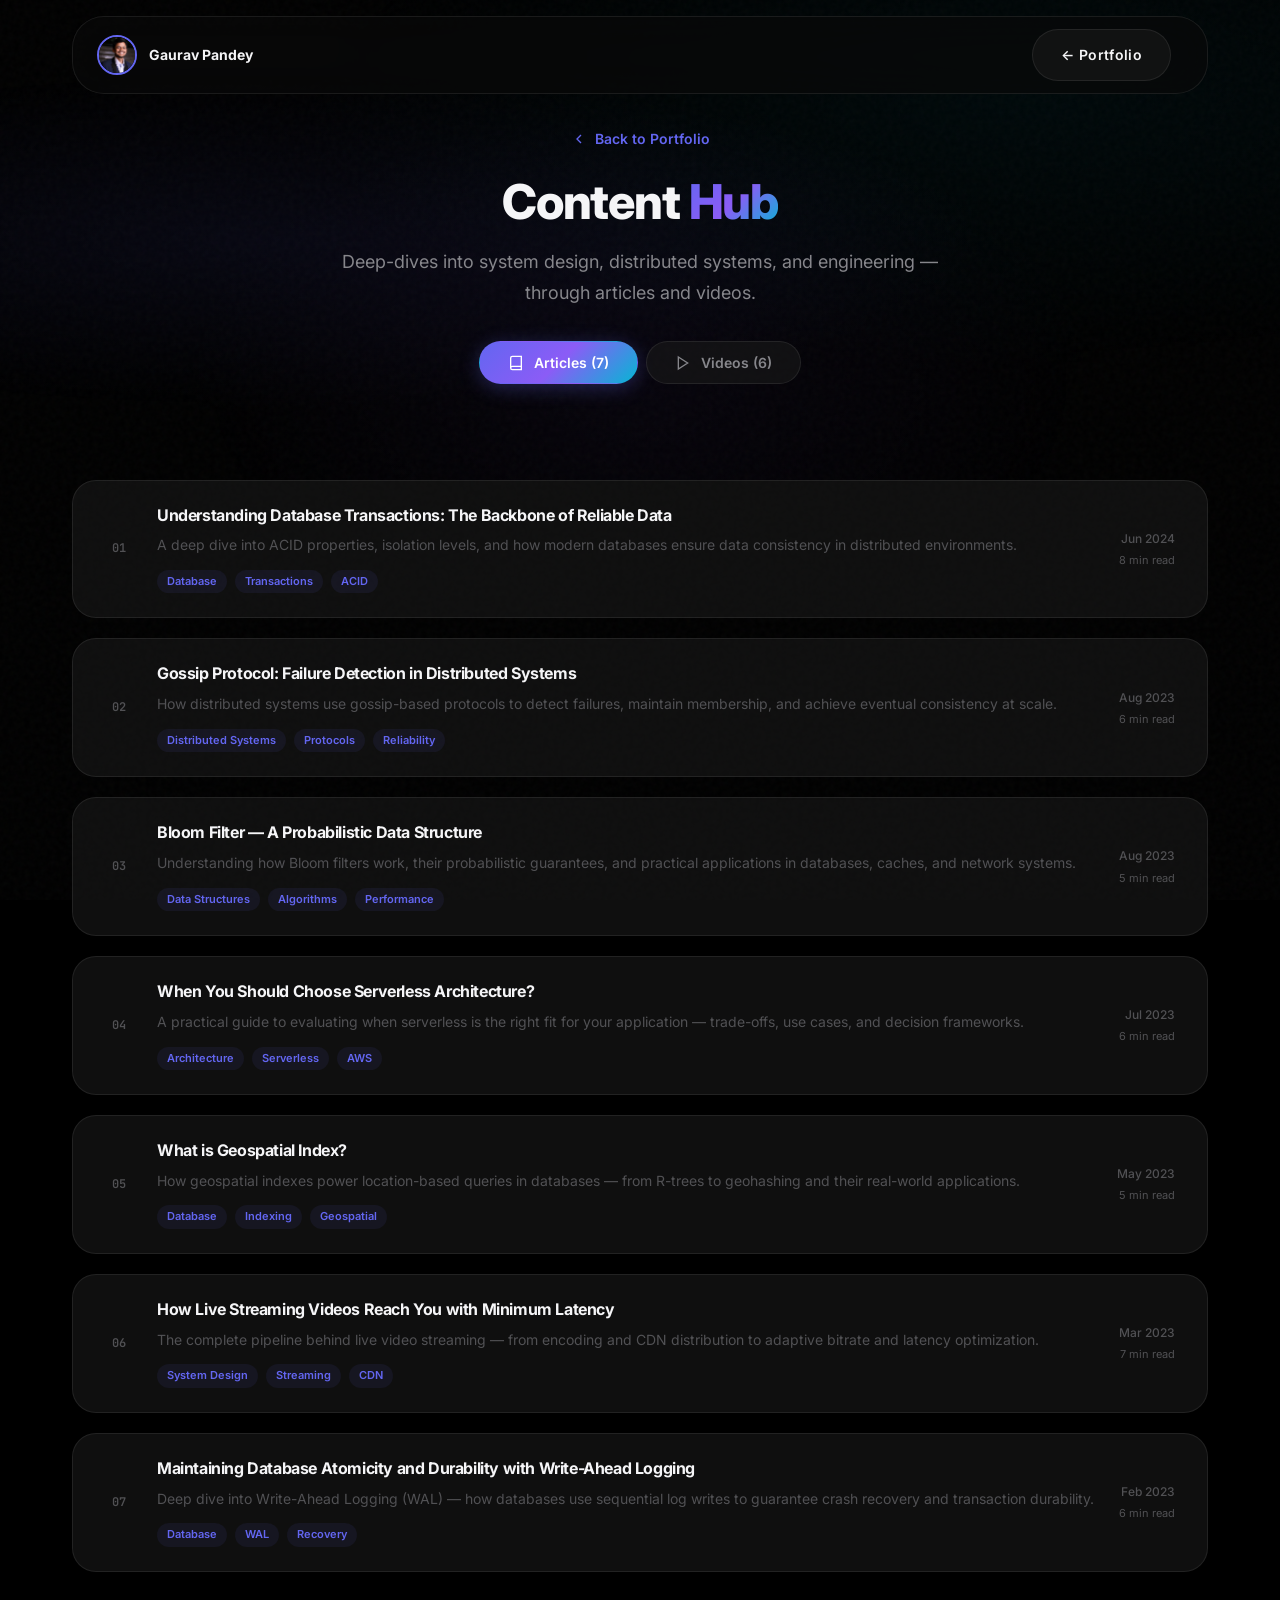
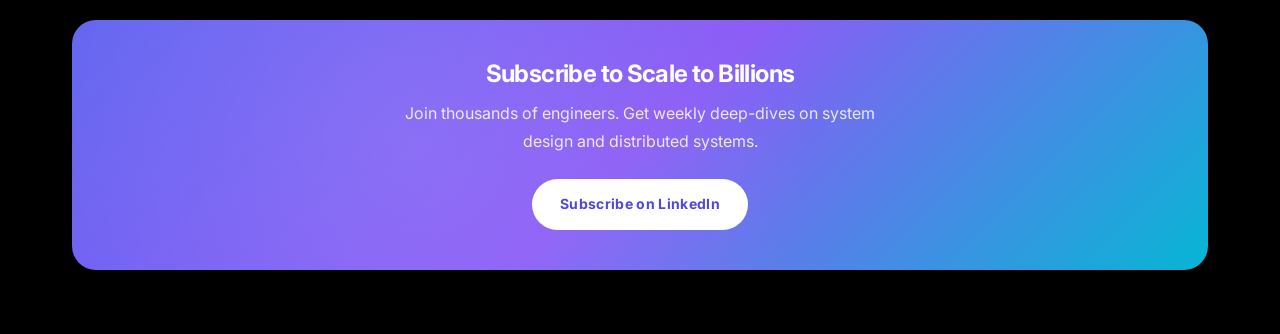
==== commit 5874039f: "feat(ui): world-class UI/UX revamp with bento grid, webgl canvas, magnetic cursor, and native view t" ====
--- a/content.html
+++ b/content.html
@@ -8,6 +8,10 @@
     <link rel="preconnect" href="https://fonts.googleapis.com">
     <link rel="preconnect" href="https://fonts.gstatic.com" crossorigin>
     <link href="https://fonts.googleapis.com/css2?family=Inter:wght@300;400;500;600;700;800;900&family=JetBrains+Mono:wght@400;500;600&display=swap" rel="stylesheet">
+    
+    <!-- View Transitions API -->
+    <meta name="view-transition" content="same-origin">
+
     <link rel="stylesheet" href="css/variables.css">
     <link rel="stylesheet" href="css/base.css">
     <link rel="stylesheet" href="css/components.css">
@@ -334,7 +338,11 @@
         }
     </style>
 </head>
-<body>
+<body class="theme-transition">
+    <!-- WebGL Background -->
+    <canvas id="bg-canvas"></canvas>
+    <div class="noise-overlay"></div>
+
     <!-- Nav -->
     <nav class="content-nav">
         <div class="navbar-inner">
@@ -400,6 +408,9 @@
     </main>
 
     <!-- Scripts -->
+    <script src="js/animations.js"></script>
+    <script src="js/canvas-bg.js"></script>
+    <script src="js/navigation.js"></script>
     <script src="js/theme.js"></script>
     <script>
         ThemeManager.init();
--- a/css/variables.css
+++ b/css/variables.css
@@ -115,31 +115,31 @@
     --section-padding: 6rem 2rem;
 }
 
-/* ── Dark Theme ── */
+/* ── Dark Theme (Minimalist & Elegant) ── */
 [data-theme="dark"] {
-    --bg-primary: #0b0f1a;
-    --bg-secondary: #111827;
-    --bg-tertiary: #1e293b;
-    --bg-elevated: #1a1f2e;
-    --text-primary: #f1f5f9;
-    --text-secondary: #94a3b8;
-    --text-tertiary: #64748b;
-    --text-inverse: #0f172a;
-    --border-primary: #1e293b;
-    --border-secondary: #334155;
-    --surface: #151b2b;
-    --surface-hover: #1e2640;
-    --surface-active: #252d42;
+    --bg-primary: #000000;
+    --bg-secondary: #050505;
+    --bg-tertiary: #0a0a0a;
+    --bg-elevated: #121212;
+    --text-primary: #f5f5f7;
+    --text-secondary: #86868b;
+    --text-tertiary: #515154;
+    --text-inverse: #1d1d1f;
+    --border-primary: rgba(255, 255, 255, 0.08);
+    --border-secondary: rgba(255, 255, 255, 0.04);
+    --surface: rgba(25, 25, 25, 0.6);
+    --surface-hover: rgba(35, 35, 35, 0.8);
+    --surface-active: rgba(45, 45, 45, 0.9);
 
-    --glass-bg: rgba(15, 23, 42, 0.75);
-    --glass-border: rgba(148, 163, 184, 0.1);
+    --glass-bg: rgba(10, 10, 10, 0.65);
+    --glass-border: rgba(255, 255, 255, 0.08);
 
-    --shadow-xs: 0 1px 2px rgba(0, 0, 0, 0.2);
-    --shadow-sm: 0 1px 3px rgba(0, 0, 0, 0.3), 0 1px 2px rgba(0, 0, 0, 0.2);
-    --shadow-md: 0 4px 6px -1px rgba(0, 0, 0, 0.3), 0 2px 4px -2px rgba(0, 0, 0, 0.2);
-    --shadow-lg: 0 10px 15px -3px rgba(0, 0, 0, 0.3), 0 4px 6px -4px rgba(0, 0, 0, 0.2);
-    --shadow-xl: 0 20px 25px -5px rgba(0, 0, 0, 0.3), 0 8px 10px -6px rgba(0, 0, 0, 0.2);
-    --shadow-2xl: 0 25px 50px -12px rgba(0, 0, 0, 0.5);
+    --shadow-xs: 0 1px 2px rgba(0, 0, 0, 0.5);
+    --shadow-sm: 0 2px 8px rgba(0, 0, 0, 0.6), 0 1px 2px rgba(0, 0, 0, 0.4);
+    --shadow-md: 0 8px 16px rgba(0, 0, 0, 0.6), 0 4px 6px rgba(0, 0, 0, 0.4);
+    --shadow-lg: 0 16px 32px rgba(0, 0, 0, 0.8), 0 8px 12px rgba(0, 0, 0, 0.5);
+    --shadow-xl: 0 24px 48px rgba(0, 0, 0, 0.9), 0 12px 20px rgba(0, 0, 0, 0.6);
+    --shadow-2xl: 0 32px 64px rgba(0, 0, 0, 1);
 
-    --gradient-card: linear-gradient(145deg, rgba(255,255,255,0.04) 0%, rgba(255,255,255,0.01) 100%);
+    --gradient-card: linear-gradient(145deg, rgba(255,255,255,0.06) 0%, rgba(255,255,255,0.01) 100%);
 }
--- a/css/base.css
+++ b/css/base.css
@@ -26,6 +26,25 @@
                 color var(--duration-slow) var(--ease-out);
     -webkit-font-smoothing: antialiased;
     -moz-osx-font-smoothing: grayscale;
+}
+
+#bg-canvas {
+    position: fixed;
+    top: 0;
+    left: 0;
+    width: 100vw;
+    height: 100vh;
+    z-index: -2;
+    pointer-events: none;
+}
+
+.noise-overlay {
+    position: fixed;
+    inset: 0;
+    z-index: -1;
+    pointer-events: none;
+    background-image: url("data:image/svg+xml,%3Csvg viewBox='0 0 200 200' xmlns='http://www.w3.org/2000/svg'%3E%3Cfilter id='noiseFilter'%3E%3CfeTurbulence type='fractalNoise' baseFrequency='0.85' numOctaves='3' stitchTiles='stitch'/%3E%3C/filter%3E%3Crect width='100%25' height='100%25' filter='url(%23noiseFilter)'/%3E%3C/svg%3E");
+    opacity: 0.03;
 }
 
 /* ── Selection ── */
@@ -142,3 +161,14 @@
         scroll-behavior: auto !important;
     }
 }
+
+/* ── View Transitions ── */
+@view-transition {
+    navigation: auto;
+}
+
+::view-transition-old(root),
+::view-transition-new(root) {
+    animation-duration: 0.4s;
+    animation-timing-function: var(--ease-spring);
+}
--- a/css/components.css
+++ b/css/components.css
@@ -242,12 +242,6 @@
     transform: scale(1.08);
 }
 
-.company-logo.walmart { background: linear-gradient(135deg, #0071dc, #004c91); }
-.company-logo.commerceiq { background: linear-gradient(135deg, #6366f1, #8b5cf6); }
-.company-logo.paypal { background: linear-gradient(135deg, #003087, #009cde); }
-.company-logo.capillary { background: linear-gradient(135deg, #e74c3c, #c0392b); }
-.company-logo.globallogic { background: linear-gradient(135deg, #27ae60, #2ecc71); }
-.company-logo.cdac { background: linear-gradient(135deg, #2c3e50, #34495e); }
 
 /* ── Glass Panel ── */
 .glass-panel {
--- a/css/animations.css
+++ b/css/animations.css
@@ -160,3 +160,42 @@
 .mesh-animate {
     animation: meshFloat 20s ease-in-out infinite;
 }
+
+/* ── Custom Cursor ── */
+@media (pointer: fine) {
+    body {
+        cursor: none; /* Hide default cursor on desktop */
+    }
+    
+    a, button, .magnetic {
+        cursor: none;
+    }
+}
+
+.custom-cursor {
+    position: fixed;
+    top: 0;
+    left: 0;
+    width: 20px;
+    height: 20px;
+    background: var(--text-primary);
+    border-radius: 50%;
+    pointer-events: none;
+    z-index: 9999;
+    mix-blend-mode: difference;
+    transform: translate3d(0, 0, 0);
+    margin-left: -10px;
+    margin-top: -10px;
+    transition: width 0.3s var(--ease-spring), height 0.3s var(--ease-spring), margin 0.3s var(--ease-spring), background 0.3s var(--ease-spring);
+    will-change: transform, width, height;
+}
+
+.cursor-hover {
+    width: 60px;
+    height: 60px;
+    margin-left: -30px;
+    margin-top: -30px;
+    background: rgba(255, 255, 255, 0.2);
+    border: 1px solid rgba(255, 255, 255, 0.4);
+    mix-blend-mode: normal;
+}
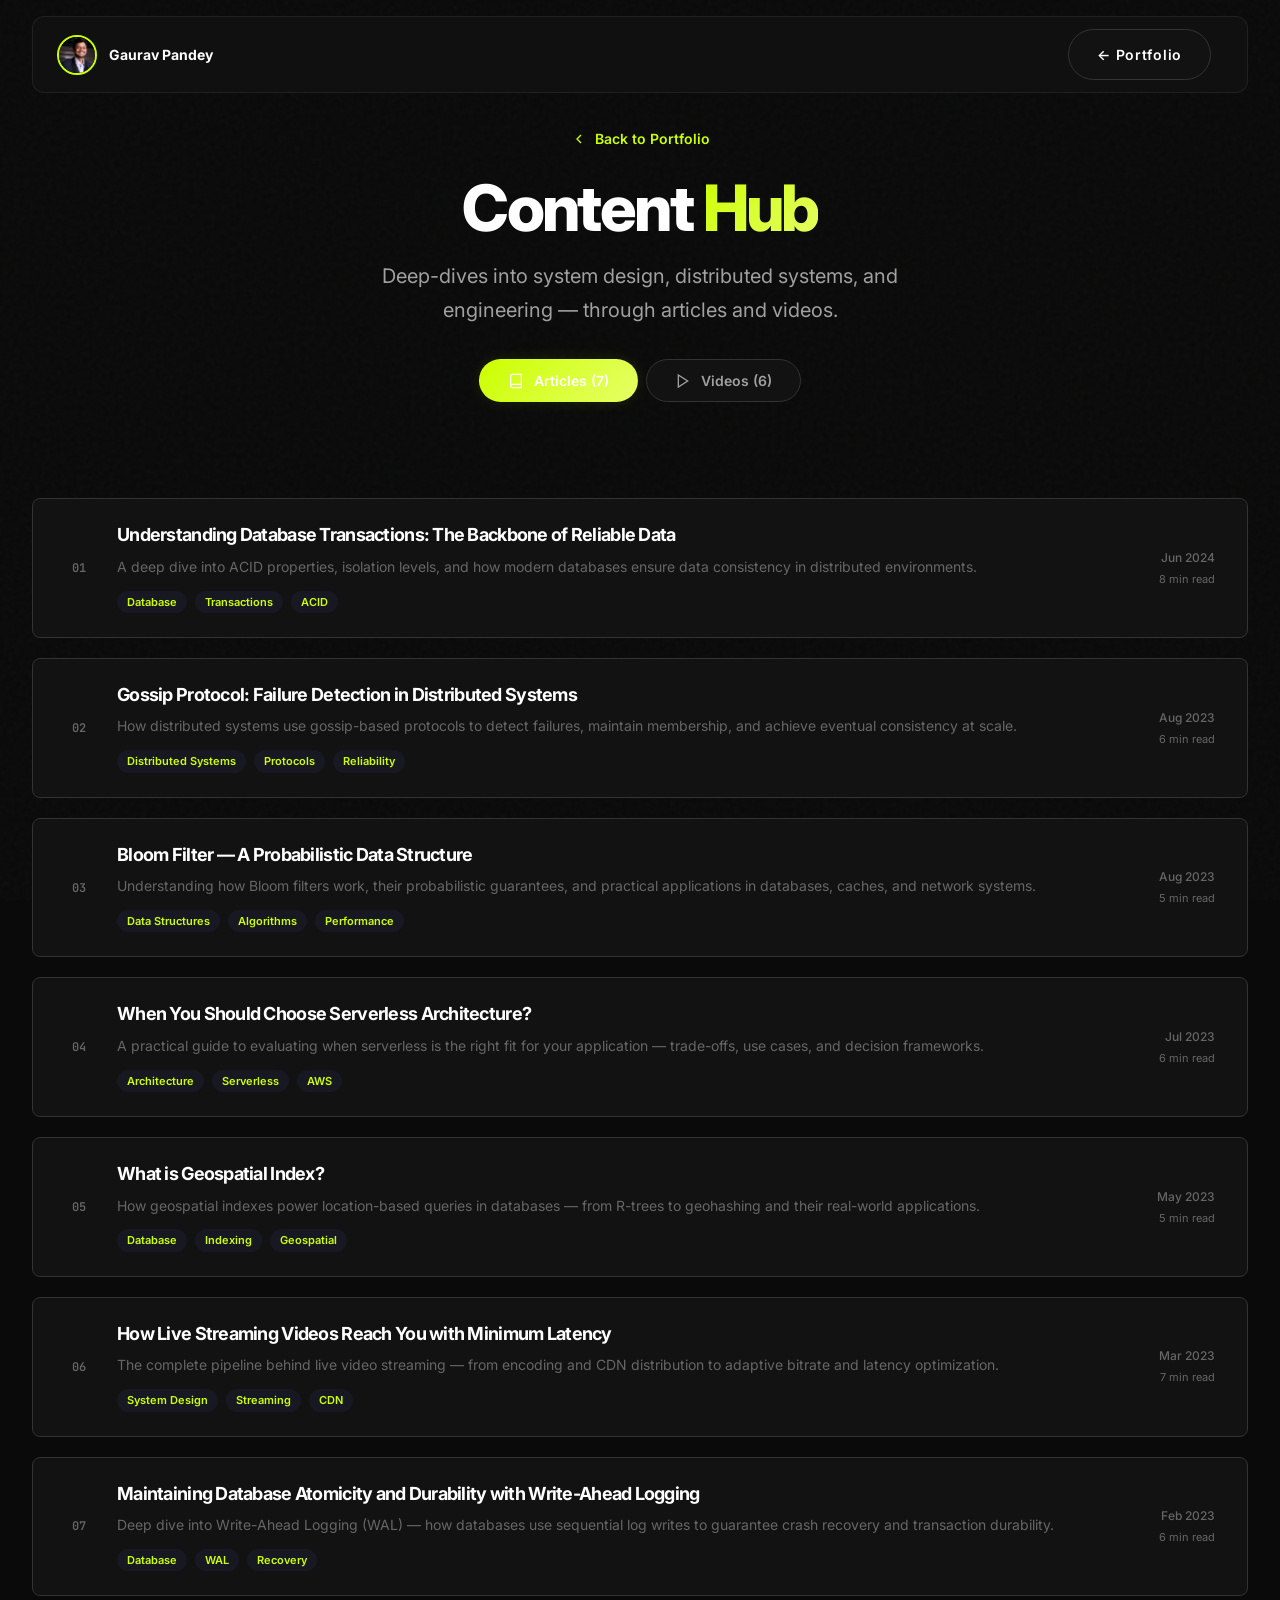
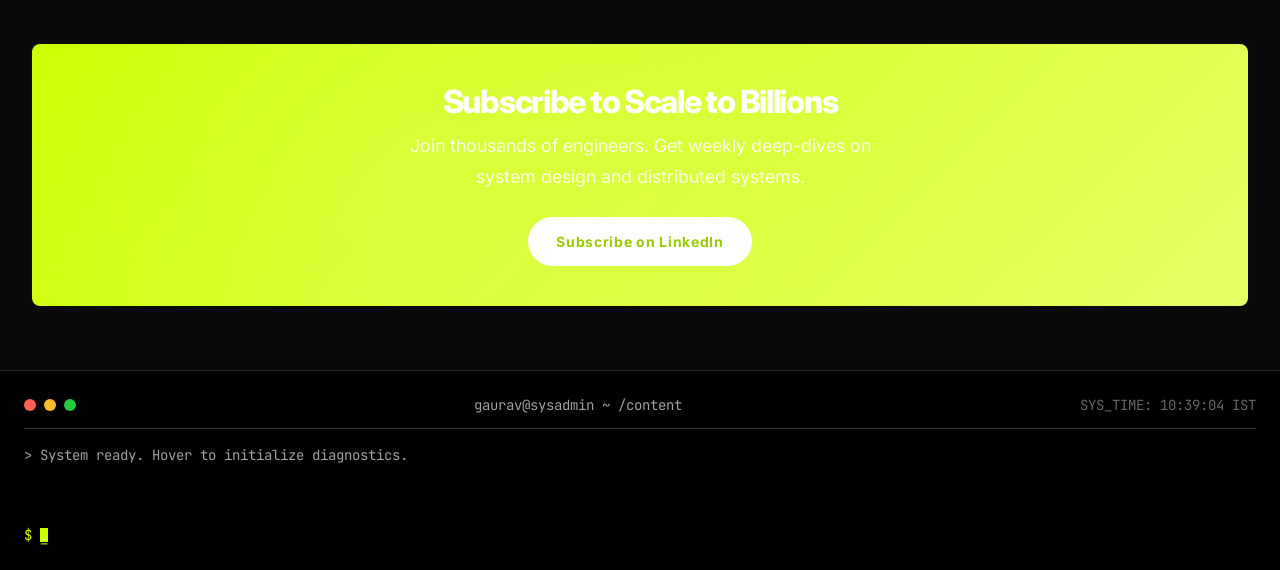
==== commit 0e919283: "feat(ui): complete brutalist industrial dark mode redesign with systems gallery and terminal footer" ====
--- a/content.html
+++ b/content.html
@@ -407,11 +407,33 @@
         </div>
     </main>
 
+    <!-- ═══════════════════════════════════════
+         Terminal Footer
+         ═══════════════════════════════════════ -->
+    <footer id="terminalFooter" class="terminal-footer font-mono">
+        <div class="terminal-header">
+            <div class="terminal-controls">
+                <span class="ctrl close"></span>
+                <span class="ctrl min"></span>
+                <span class="ctrl max"></span>
+            </div>
+            <div class="terminal-title">gaurav@sysadmin ~ /content</div>
+            <div class="terminal-time">SYS_TIME: <span id="terminalTime">00:00:00</span> IST</div>
+        </div>
+        <div class="terminal-body" id="terminalLogs">
+            <!-- Rendered by terminal-footer.js -->
+        </div>
+        <div class="terminal-input">
+            <span class="prompt">$</span> <span class="cursor-blink">_</span>
+        </div>
+    </footer>
+
     <!-- Scripts -->
     <script src="js/animations.js"></script>
     <script src="js/canvas-bg.js"></script>
     <script src="js/navigation.js"></script>
     <script src="js/theme.js"></script>
+    <script src="js/terminal-footer.js"></script>
     <script>
         ThemeManager.init();
 
--- a/css/variables.css
+++ b/css/variables.css
@@ -1,85 +1,71 @@
 /* ============================================
-   Design Tokens & CSS Custom Properties
-   Portfolio v6.0 — Staff Engineer Level
+   Design Tokens — Industrial Dark Mode
    ============================================ */
 
 :root {
-    /* ── Brand Colors ── */
-    --brand-primary: #6366f1;
-    --brand-primary-light: #818cf8;
-    --brand-primary-dark: #4f46e5;
-    --brand-accent: #06b6d4;
-    --brand-accent-light: #22d3ee;
+    /* ── Colors: Base (Deep Charcoal & White) ── */
+    --bg-primary: #0a0a0a;
+    --bg-secondary: #121212;
+    --bg-tertiary: #1a1a1a;
+    
+    --surface: #121212;
+    --surface-hover: #1c1c1c;
+    --surface-active: #242424;
 
-    /* ── Semantic Colors ── */
-    --color-success: #10b981;
-    --color-warning: #f59e0b;
-    --color-error: #ef4444;
-    --color-info: #3b82f6;
+    /* ── Colors: Text ── */
+    --text-primary: #ffffff;
+    --text-secondary: #a0a0a0;
+    --text-tertiary: #666666;
+    
+    /* ── Colors: Brand (Cyber Lime) ── */
+    --brand-primary: #ccff00;
+    --brand-primary-dark: #99cc00;
+    --brand-accent: #e6ff66;
 
-    /* ── Gradients ── */
-    --gradient-brand: linear-gradient(135deg, #6366f1 0%, #8b5cf6 50%, #06b6d4 100%);
-    --gradient-brand-subtle: linear-gradient(135deg, rgba(99,102,241,0.1) 0%, rgba(6,182,212,0.1) 100%);
-    --gradient-hero: linear-gradient(160deg, #0f172a 0%, #1e1b4b 40%, #0f172a 100%);
-    --gradient-card: linear-gradient(145deg, rgba(255,255,255,0.05) 0%, rgba(255,255,255,0.02) 100%);
-    --gradient-mesh: radial-gradient(ellipse at 20% 50%, rgba(99,102,241,0.15) 0%, transparent 50%),
-                     radial-gradient(ellipse at 80% 20%, rgba(6,182,212,0.1) 0%, transparent 50%),
-                     radial-gradient(ellipse at 50% 80%, rgba(139,92,246,0.1) 0%, transparent 50%);
+    /* ── Colors: Borders ── */
+    --border-primary: #333333;
+    --border-secondary: #222222;
+    
+    /* ── Colors: Utility ── */
+    --success: #10b981;
+    --warning: #f59e0b;
+    --error: #ef4444;
 
-    /* ── Light Theme (default) ── */
-    --bg-primary: #f0f2f8;
-    --bg-secondary: #e8ecf4;
-    --bg-tertiary: #dde3ef;
-    --bg-elevated: #ffffff;
-    --text-primary: #0f172a;
-    --text-secondary: #3d4f6f;
-    --text-tertiary: #6b7fa3;
-    --text-inverse: #f8fafc;
-    --border-primary: rgba(99, 102, 241, 0.12);
-    --border-secondary: rgba(99, 102, 241, 0.06);
-    --surface: rgba(255, 255, 255, 0.75);
-    --surface-hover: rgba(255, 255, 255, 0.9);
-    --surface-active: rgba(240, 242, 248, 0.95);
+    /* ── Typography (High-End Technical) ── */
+    --font-sans: 'Inter', -apple-system, BlinkMacSystemFont, "Segoe UI", Roboto, sans-serif;
+    --font-mono: 'JetBrains Mono', 'Fira Code', Consolas, monospace;
+    
+    /* Font Sizes (Mega-Scale) */
+    --text-xs: 0.75rem;     /* 12px */
+    --text-sm: 0.875rem;    /* 14px */
+    --text-base: 1.125rem;  /* 18px */
+    --text-lg: 1.25rem;     /* 20px */
+    --text-xl: 1.5rem;      /* 24px */
+    --text-2xl: 2rem;       /* 32px */
+    --text-3xl: 2.5rem;     /* 40px */
+    --text-4xl: 3.5rem;     /* 56px */
+    --text-5xl: 5rem;       /* 80px */
+    --text-6xl: 6rem;       /* 96px */
+    
+    /* Font Weights */
+    --weight-normal: 400;
+    --weight-medium: 500;
+    --weight-semibold: 600;
+    --weight-bold: 800;     /* Brutalist bold */
+    
+    /* Line Heights */
+    --leading-none: 1;
+    --leading-tight: 1.1;
+    --leading-normal: 1.5;
+    --leading-relaxed: 1.7; /* Extra breathing room */
+    
+    /* Tracking (Letter Spacing) */
+    --tracking-tighter: -0.04em;
+    --tracking-tight: -0.02em;
+    --tracking-normal: 0;
+    --tracking-wide: 0.05em;
 
-    /* ── Glass ── */
-    --glass-bg: rgba(255, 255, 255, 0.65);
-    --glass-border: rgba(99, 102, 241, 0.1);
-    --glass-blur: blur(20px);
-
-    /* ── Shadows ── */
-    --shadow-xs: 0 1px 3px rgba(99, 102, 241, 0.05);
-    --shadow-sm: 0 2px 8px rgba(99, 102, 241, 0.06), 0 1px 3px rgba(0, 0, 0, 0.04);
-    --shadow-md: 0 4px 16px rgba(99, 102, 241, 0.08), 0 2px 6px rgba(0, 0, 0, 0.04);
-    --shadow-lg: 0 8px 30px rgba(99, 102, 241, 0.1), 0 4px 12px rgba(0, 0, 0, 0.04);
-    --shadow-xl: 0 16px 40px rgba(99, 102, 241, 0.12), 0 8px 20px rgba(0, 0, 0, 0.04);
-    --shadow-2xl: 0 25px 60px rgba(99, 102, 241, 0.15), 0 10px 25px rgba(0, 0, 0, 0.06);
-    --shadow-brand: 0 4px 20px rgba(99, 102, 241, 0.3);
-    --shadow-brand-lg: 0 10px 40px rgba(99, 102, 241, 0.35);
-
-    /* ── Typography ── */
-    --font-sans: 'Inter', -apple-system, BlinkMacSystemFont, 'Segoe UI', sans-serif;
-    --font-mono: 'JetBrains Mono', 'Fira Code', 'Cascadia Code', monospace;
-
-    --text-xs: 0.75rem;
-    --text-sm: 0.875rem;
-    --text-base: 1rem;
-    --text-lg: 1.125rem;
-    --text-xl: 1.25rem;
-    --text-2xl: 1.5rem;
-    --text-3xl: 1.875rem;
-    --text-4xl: 2.25rem;
-    --text-5xl: 3rem;
-    --text-6xl: 3.75rem;
-
-    --leading-tight: 1.15;
-    --leading-normal: 1.6;
-    --leading-relaxed: 1.75;
-
-    --tracking-tight: -0.025em;
-    --tracking-normal: 0;
-    --tracking-wide: 0.025em;
-
-    /* ── Spacing ── */
+    /* ── Spacing (60-30-10 Rule / More whitespace) ── */
     --space-1: 0.25rem;
     --space-2: 0.5rem;
     --space-3: 0.75rem;
@@ -92,54 +78,71 @@
     --space-16: 4rem;
     --space-20: 5rem;
     --space-24: 6rem;
+    --space-32: 8rem;
+    --space-48: 12rem;
 
-    /* ── Border Radius ── */
-    --radius-sm: 6px;
-    --radius-md: 10px;
-    --radius-lg: 16px;
-    --radius-xl: 24px;
-    --radius-2xl: 32px;
+    /* ── Layout & Radii (Sharp/Brutalist edges) ── */
+    --max-width: 1400px;
+    --navbar-height: 80px;
+    --section-padding: var(--space-32) var(--space-8);
+    
+    --radius-sm: 0;
+    --radius-md: 2px;
+    --radius-lg: 4px;
+    --radius-xl: 8px;
+    --radius-2xl: 12px;
     --radius-full: 9999px;
 
+    /* ── Shadows (Harsh Technical Glows) ── */
+    --shadow-sm: 0 1px 2px rgba(0, 0, 0, 0.5);
+    --shadow-md: 0 4px 6px rgba(0, 0, 0, 0.5);
+    --shadow-lg: 0 10px 15px -3px rgba(0, 0, 0, 0.5);
+    --shadow-xl: 0 20px 25px -5px rgba(0, 0, 0, 0.5);
+    --shadow-2xl: 0 25px 50px -12px rgba(0, 0, 0, 0.5);
+    --shadow-brand: 0 0 15px rgba(204, 255, 0, 0.1);
+    --shadow-brand-lg: 0 0 30px rgba(204, 255, 0, 0.2);
+
     /* ── Transitions ── */
-    --ease-out: cubic-bezier(0.33, 1, 0.68, 1);
+    --duration-fast: 150ms;
+    --duration-normal: 300ms;
+    --duration-slow: 500ms;
+    --ease-out: cubic-bezier(0.16, 1, 0.3, 1);
     --ease-in-out: cubic-bezier(0.65, 0, 0.35, 1);
     --ease-spring: cubic-bezier(0.175, 0.885, 0.32, 1.275);
-    --duration-fast: 150ms;
-    --duration-normal: 250ms;
-    --duration-slow: 400ms;
-
-    /* ── Layout ── */
-    --max-width: 1200px;
-    --navbar-height: 80px;
-    --section-padding: 6rem 2rem;
+    
+    /* ── Specialized Patterns ── */
+    --gradient-brand: linear-gradient(135deg, var(--brand-primary), var(--brand-accent));
+    --gradient-mesh: none;
+    
+    --glass-bg: rgba(18, 18, 18, 0.85);
+    --glass-border: rgba(51, 51, 51, 0.5);
+    --glass-blur: blur(20px);
 }
 
-/* ── Dark Theme (Minimalist & Elegant) ── */
-[data-theme="dark"] {
-    --bg-primary: #000000;
-    --bg-secondary: #050505;
-    --bg-tertiary: #0a0a0a;
-    --bg-elevated: #121212;
-    --text-primary: #f5f5f7;
-    --text-secondary: #86868b;
-    --text-tertiary: #515154;
-    --text-inverse: #1d1d1f;
-    --border-primary: rgba(255, 255, 255, 0.08);
-    --border-secondary: rgba(255, 255, 255, 0.04);
-    --surface: rgba(25, 25, 25, 0.6);
-    --surface-hover: rgba(35, 35, 35, 0.8);
-    --surface-active: rgba(45, 45, 45, 0.9);
+/* Light Theme (Overridden to be less stark, but maintaining architectural feel) */
+[data-theme="light"] {
+    --bg-primary: #f5f5f5;
+    --bg-secondary: #ffffff;
+    --bg-tertiary: #eeeeee;
+    
+    --surface: #ffffff;
+    --surface-hover: #f9f9f9;
+    --surface-active: #f0f0f0;
 
-    --glass-bg: rgba(10, 10, 10, 0.65);
-    --glass-border: rgba(255, 255, 255, 0.08);
+    --text-primary: #121212;
+    --text-secondary: #555555;
+    --text-tertiary: #888888;
+    
+    --brand-primary: #0055ff; /* Use Electric Blue for light mode */
+    --brand-primary-dark: #0044cc;
+    --brand-accent: #3377ff;
 
-    --shadow-xs: 0 1px 2px rgba(0, 0, 0, 0.5);
-    --shadow-sm: 0 2px 8px rgba(0, 0, 0, 0.6), 0 1px 2px rgba(0, 0, 0, 0.4);
-    --shadow-md: 0 8px 16px rgba(0, 0, 0, 0.6), 0 4px 6px rgba(0, 0, 0, 0.4);
-    --shadow-lg: 0 16px 32px rgba(0, 0, 0, 0.8), 0 8px 12px rgba(0, 0, 0, 0.5);
-    --shadow-xl: 0 24px 48px rgba(0, 0, 0, 0.9), 0 12px 20px rgba(0, 0, 0, 0.6);
-    --shadow-2xl: 0 32px 64px rgba(0, 0, 0, 1);
+    --border-primary: #e5e5e5;
+    --border-secondary: #dddddd;
 
-    --gradient-card: linear-gradient(145deg, rgba(255,255,255,0.06) 0%, rgba(255,255,255,0.01) 100%);
+    --shadow-brand: 0 0 15px rgba(0, 85, 255, 0.1);
+    --shadow-brand-lg: 0 0 30px rgba(0, 85, 255, 0.2);
+
+    --glass-bg: rgba(255, 255, 255, 0.85);
+    --glass-border: rgba(229, 229, 229, 0.8);
 }
--- a/css/base.css
+++ b/css/base.css
@@ -49,8 +49,8 @@
 
 /* ── Selection ── */
 ::selection {
-    background: rgba(99, 102, 241, 0.2);
-    color: var(--text-primary);
+    background: rgba(204, 255, 0, 0.3); /* Cyber Lime */
+    color: #ffffff;
 }
 
 /* ── Scrollbar (Webkit) ── */
@@ -64,7 +64,7 @@
 
 ::-webkit-scrollbar-thumb {
     background: var(--border-primary);
-    border-radius: var(--radius-full);
+    border-radius: var(--radius-sm); /* Sharp edges */
 }
 
 ::-webkit-scrollbar-thumb:hover {
@@ -73,22 +73,23 @@
 
 /* ── Typography ── */
 h1, h2, h3, h4, h5, h6 {
-    font-weight: 700;
+    font-weight: var(--weight-bold); /* Brutalist bold */
     line-height: var(--leading-tight);
-    letter-spacing: var(--tracking-tight);
+    letter-spacing: var(--tracking-tighter); /* Tight typography */
     color: var(--text-primary);
 }
 
 h1 { font-size: var(--text-5xl); }
 h2 { font-size: var(--text-4xl); }
-h3 { font-size: var(--text-2xl); }
-h4 { font-size: var(--text-xl); }
-h5 { font-size: var(--text-lg); }
-h6 { font-size: var(--text-base); }
+h3 { font-size: var(--text-3xl); }
+h4 { font-size: var(--text-2xl); }
+h5 { font-size: var(--text-xl); }
+h6 { font-size: var(--text-lg); }
 
 p {
     color: var(--text-secondary);
     line-height: var(--leading-relaxed);
+    font-size: var(--text-base); /* Ensure 18px body text */
 }
 
 a {
--- a/css/components.css
+++ b/css/components.css
@@ -378,3 +378,86 @@
     visibility: visible;
     transform: translateX(-50%) translateY(0);
 }
+
+/* ── Terminal Footer ── */
+.terminal-footer {
+    background: #000000;
+    border-top: 1px solid var(--border-secondary);
+    padding: var(--space-6);
+    color: var(--brand-primary);
+    font-size: var(--text-sm);
+    min-height: 200px;
+    display: flex;
+    flex-direction: column;
+}
+
+.terminal-header {
+    display: flex;
+    justify-content: space-between;
+    align-items: center;
+    border-bottom: 1px solid var(--border-primary);
+    padding-bottom: var(--space-3);
+    margin-bottom: var(--space-4);
+    color: var(--text-secondary);
+}
+
+.terminal-controls {
+    display: flex;
+    gap: 8px;
+}
+
+.terminal-controls .ctrl {
+    width: 12px;
+    height: 12px;
+    border-radius: 50%;
+}
+
+.ctrl.close { background: #ff5f56; }
+.ctrl.min { background: #ffbd2e; }
+.ctrl.max { background: #27c93f; }
+
+.terminal-title {
+    flex-grow: 1;
+    text-align: center;
+}
+
+.terminal-time {
+    color: var(--text-tertiary);
+}
+
+.terminal-body {
+    flex-grow: 1;
+    display: flex;
+    flex-direction: column;
+    gap: var(--space-1);
+    color: var(--text-secondary);
+}
+
+.log-line {
+    animation: fadeIn 0.1s ease-out forwards;
+}
+
+@keyframes fadeIn {
+    from { opacity: 0; transform: translateY(5px); }
+    to { opacity: 1; transform: translateY(0); }
+}
+
+.terminal-input {
+    margin-top: var(--space-4);
+    display: flex;
+    align-items: center;
+    gap: var(--space-2);
+}
+
+.cursor-blink {
+    display: inline-block;
+    width: 8px;
+    height: 14px;
+    background: var(--brand-primary);
+    animation: blink 1s step-end infinite;
+}
+
+@keyframes blink {
+    0%, 100% { opacity: 1; }
+    50% { opacity: 0; }
+}
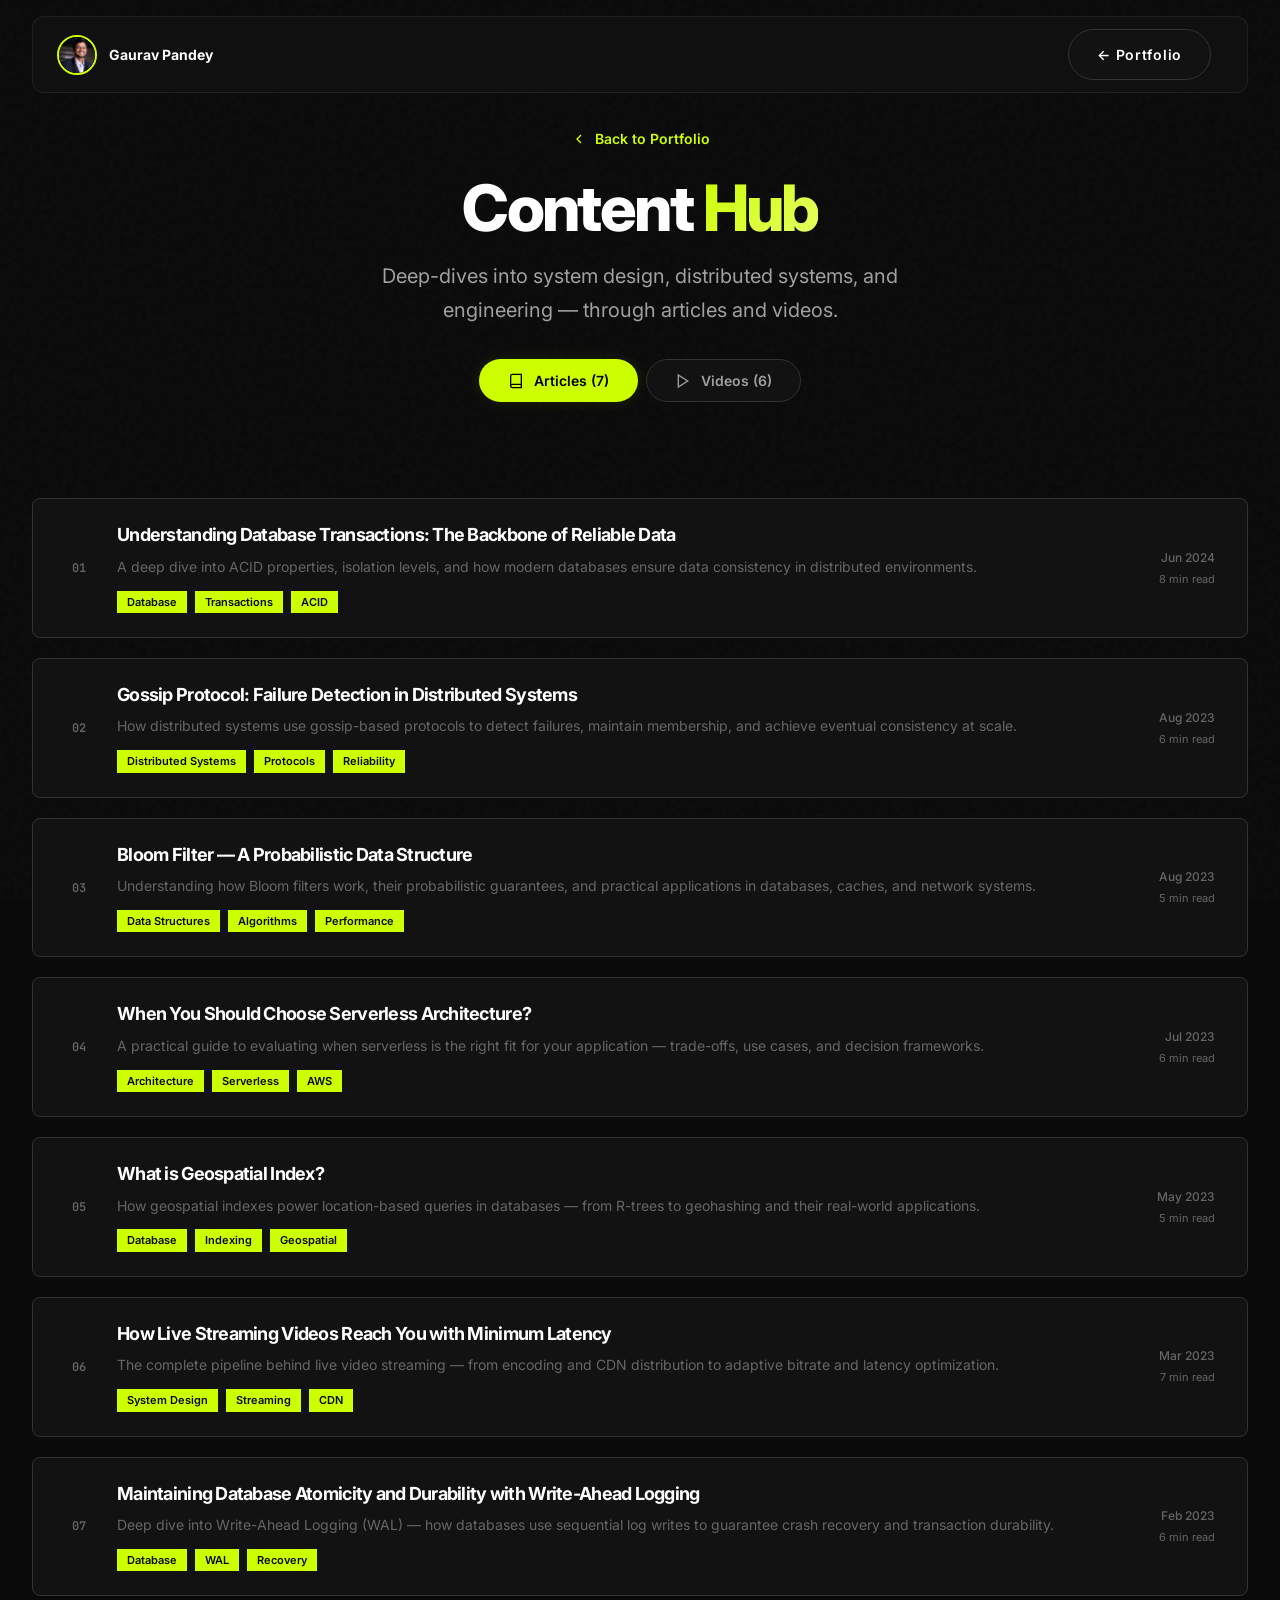
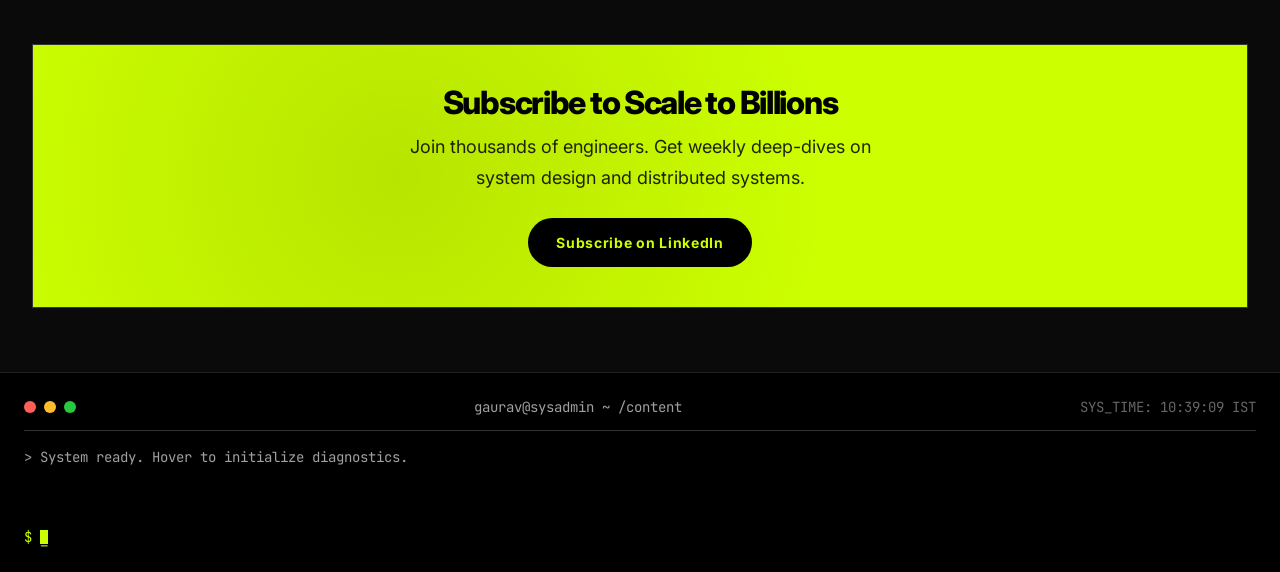
==== commit a7bafc0a: "fix(ui): improve text contrast on cyber lime components" ====
--- a/content.html
+++ b/content.html
@@ -78,8 +78,8 @@
         }
         .tab-btn:hover { border-color: var(--brand-primary); color: var(--brand-primary); }
         .tab-btn.active {
-            background: var(--gradient-brand);
-            color: white;
+            background: var(--brand-primary);
+            color: #000000;
             border-color: transparent;
             box-shadow: var(--shadow-brand);
         }
@@ -109,7 +109,7 @@
             transition: all var(--duration-normal) var(--ease-out);
         }
         .article-row:hover {
-            border-color: rgba(99, 102, 241, 0.3);
+            border-color: rgba(204, 255, 0, 0.5); /* updated to cyber lime */
             box-shadow: var(--shadow-lg);
             transform: translateX(4px);
         }
@@ -144,10 +144,10 @@
         .article-body .article-tag {
             font-size: 11px;
             font-weight: 600;
-            color: var(--brand-primary);
-            background: rgba(99, 102, 241, 0.08);
+            color: var(--bg-primary); /* Dark text on lime badge */
+            background: var(--brand-primary);
             padding: 3px 10px;
-            border-radius: var(--radius-full);
+            border-radius: var(--radius-sm); /* Brutalist edges */
         }
         .article-meta-right {
             text-align: right;
@@ -185,7 +185,7 @@
             color: inherit;
         }
         .video-card:hover {
-            border-color: rgba(99, 102, 241, 0.3);
+            border-color: rgba(204, 255, 0, 0.5); /* updated to cyber lime */
             box-shadow: var(--shadow-xl);
             transform: translateY(-6px);
         }
@@ -201,8 +201,9 @@
             height: 100%;
             object-fit: cover;
             transition: transform var(--duration-slow) var(--ease-out);
-        }
-        .video-card:hover .video-thumb img { transform: scale(1.05); }
+            filter: grayscale(1); /* Brutalist video thumbs */
+        }
+        .video-card:hover .video-thumb img { transform: scale(1.05); filter: grayscale(0); }
         .video-play-btn {
             position: absolute;
             inset: 0;
@@ -218,13 +219,13 @@
             width: 60px;
             height: 60px;
             border-radius: var(--radius-full);
-            background: rgba(255,255,255,0.95);
+            background: var(--brand-primary); /* Cyber Lime play btn */
             display: flex;
             align-items: center;
             justify-content: center;
             box-shadow: var(--shadow-lg);
         }
-        .play-circle svg { width: 24px; height: 24px; color: #e11d48; margin-left: 3px; }
+        .play-circle svg { width: 24px; height: 24px; color: #000000; margin-left: 3px; }
         .video-info { padding: var(--space-5) var(--space-6); }
         .video-info h3 {
             font-size: var(--text-base);
@@ -254,34 +255,35 @@
         .video-tag {
             font-size: 11px;
             font-weight: 600;
-            color: #e11d48;
-            background: rgba(225, 29, 72, 0.08);
+            color: #000000; /* Dark text */
+            background: var(--brand-primary);
             padding: 3px 10px;
-            border-radius: var(--radius-full);
+            border-radius: var(--radius-sm);
         }
 
         /* CTA Banner */
         .subscribe-banner {
-            background: var(--gradient-brand);
-            border-radius: var(--radius-xl);
+            background: var(--brand-primary);
+            border-radius: var(--radius-sm); /* Brutalist edges */
             padding: var(--space-10) var(--space-8);
             text-align: center;
             margin-top: var(--space-12);
             position: relative;
             overflow: hidden;
+            border: 1px solid var(--border-primary);
         }
         .subscribe-banner::before {
             content: '';
             position: absolute;
             inset: 0;
-            background: radial-gradient(circle at 30% 50%, rgba(255,255,255,0.1) 0%, transparent 50%);
+            background: radial-gradient(circle at 30% 50%, rgba(0,0,0,0.1) 0%, transparent 50%);
         }
         .subscribe-banner * { position: relative; z-index: 1; }
-        .subscribe-banner h3 { font-size: var(--text-2xl); color: white; margin-bottom: var(--space-3); }
-        .subscribe-banner p { color: rgba(255,255,255,0.85); margin-bottom: var(--space-6); max-width: 500px; margin-left: auto; margin-right: auto; }
+        .subscribe-banner h3 { font-size: var(--text-2xl); color: #000000; margin-bottom: var(--space-3); }
+        .subscribe-banner p { color: rgba(0,0,0,0.85); margin-bottom: var(--space-6); max-width: 500px; margin-left: auto; margin-right: auto; }
         .subscribe-actions { display: flex; gap: var(--space-4); justify-content: center; flex-wrap: wrap; }
-        .subscribe-actions .btn { background: white; color: var(--brand-primary-dark); font-weight: 700; }
-        .subscribe-actions .btn:hover { transform: translateY(-2px); box-shadow: 0 8px 25px rgba(0,0,0,0.2); }
+        .subscribe-actions .btn { background: #000000; color: var(--brand-primary); font-weight: 700; border: none; }
+        .subscribe-actions .btn:hover { transform: translateY(-2px); box-shadow: 0 8px 25px rgba(0,0,0,0.5); }
         .subscribe-actions .btn-yt { background: #e11d48; color: white; }
         .subscribe-actions .btn-yt:hover { background: #be123c; }
 
--- a/css/components.css
+++ b/css/components.css
@@ -36,8 +36,9 @@
 }
 
 .btn-primary {
-    background: var(--gradient-brand);
-    color: white;
+    background: var(--brand-primary);
+    color: #000000;
+    font-weight: var(--weight-bold);
     box-shadow: var(--shadow-brand);
 }
 
@@ -54,7 +55,7 @@
 
 .btn-secondary:hover {
     background: var(--brand-primary);
-    color: white;
+    color: #000000;
     transform: translateY(-2px);
     box-shadow: var(--shadow-brand);
 }
@@ -323,7 +324,7 @@
     display: flex;
     align-items: center;
     justify-content: center;
-    color: white;
+    color: #000000;
     text-decoration: none;
     box-shadow: var(--shadow-brand-lg);
     transition: all var(--duration-normal) var(--ease-spring);
